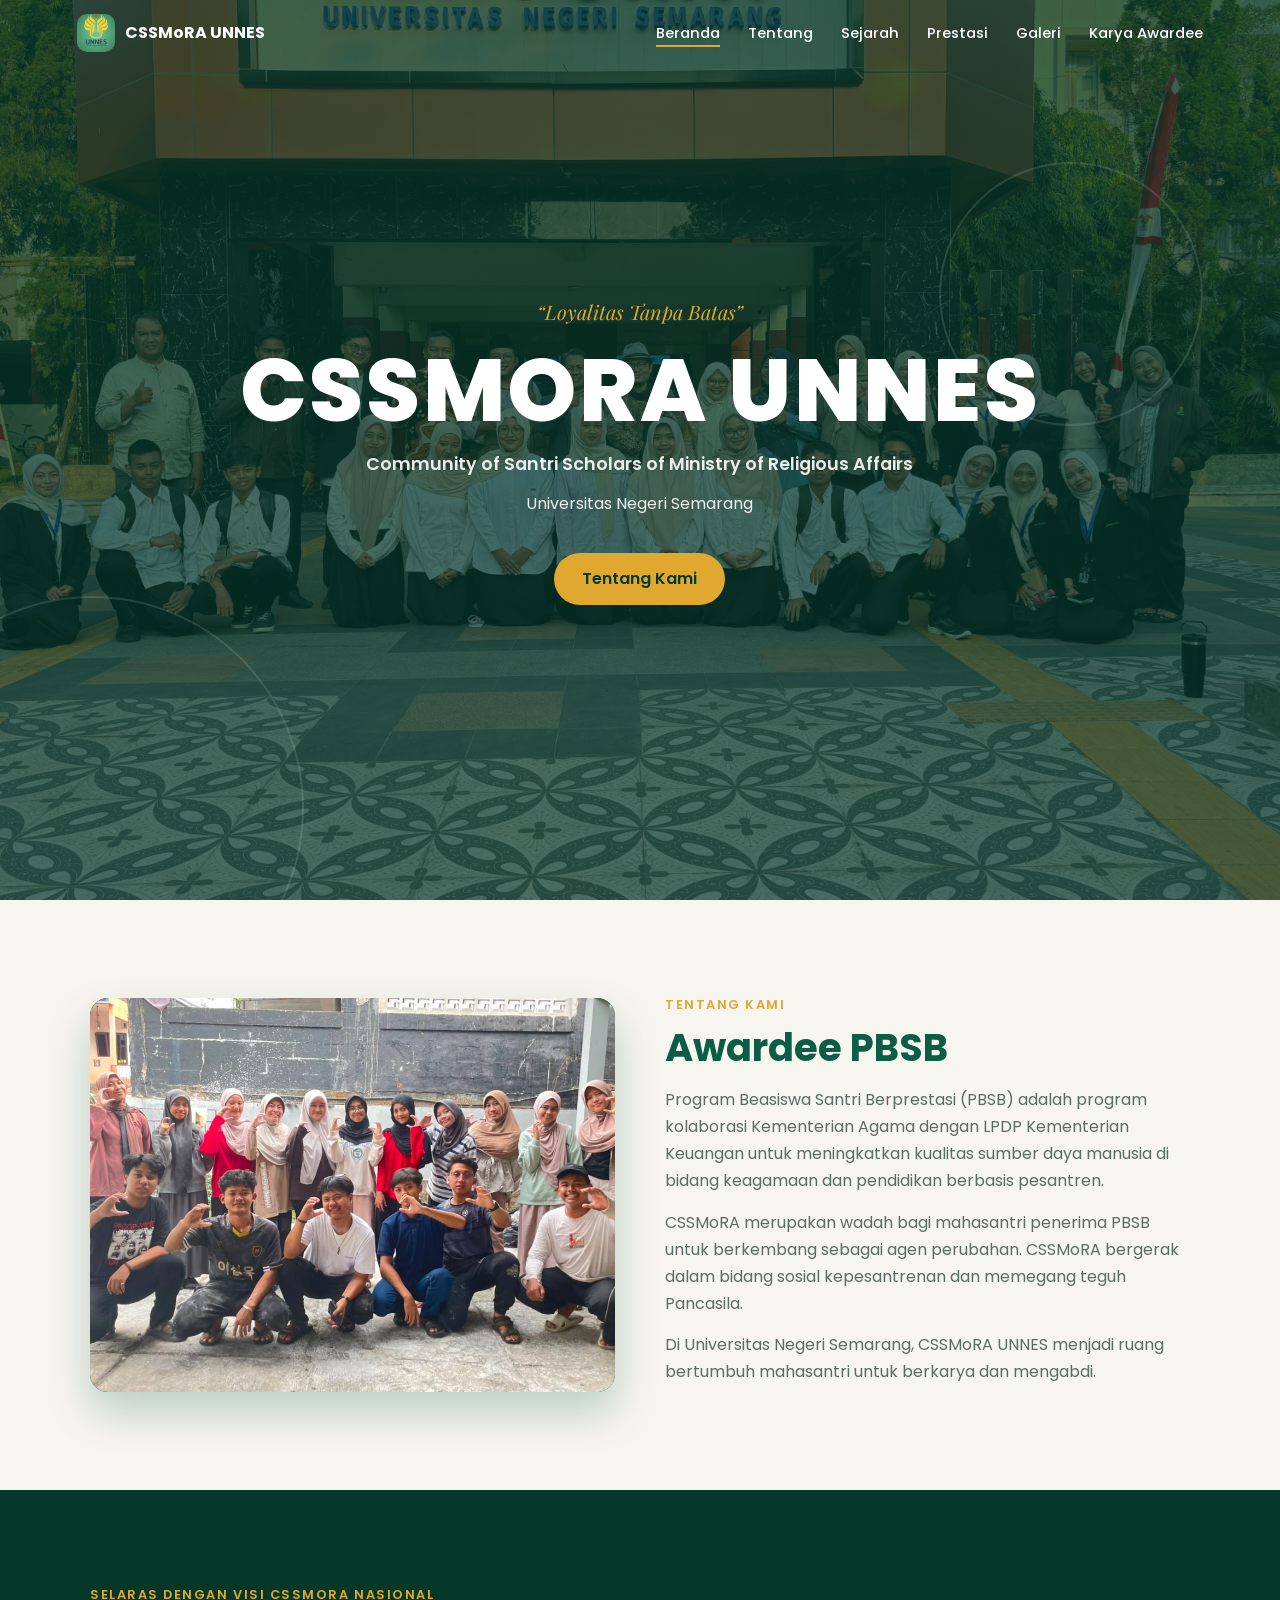
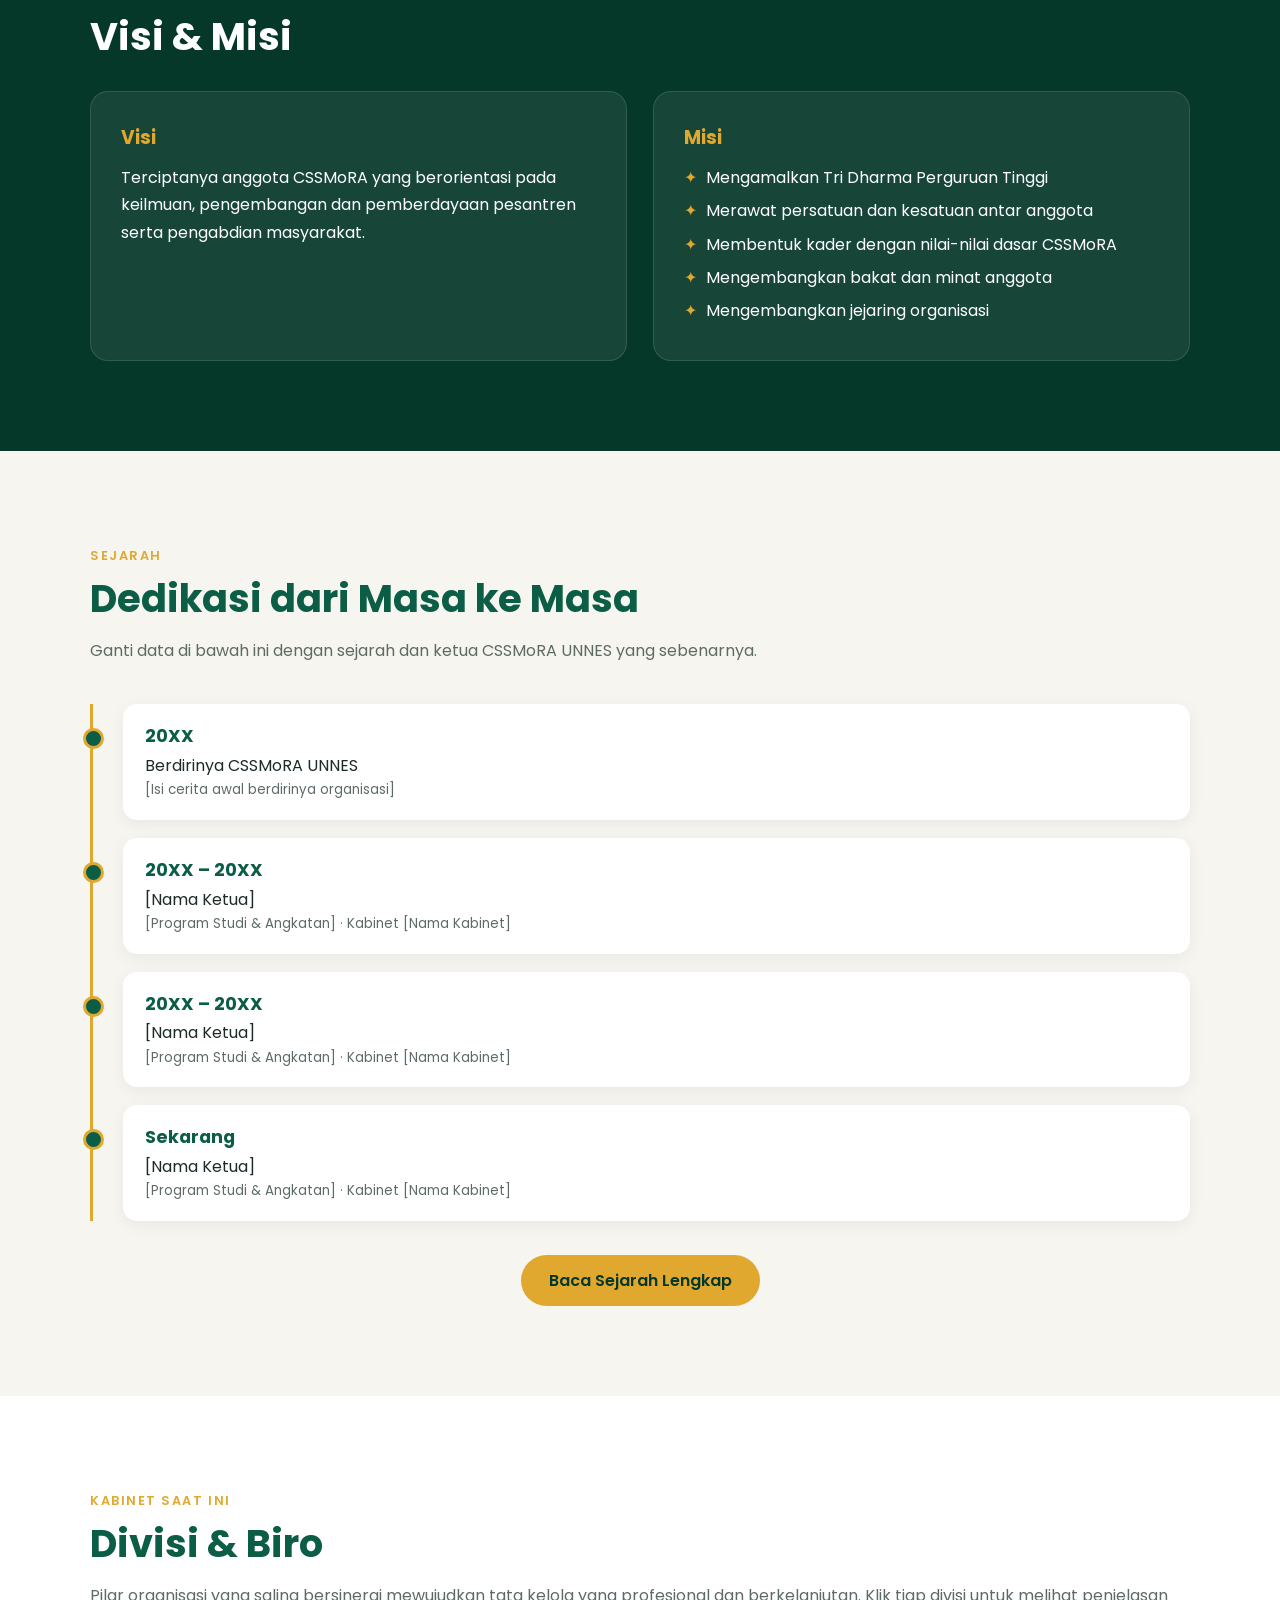
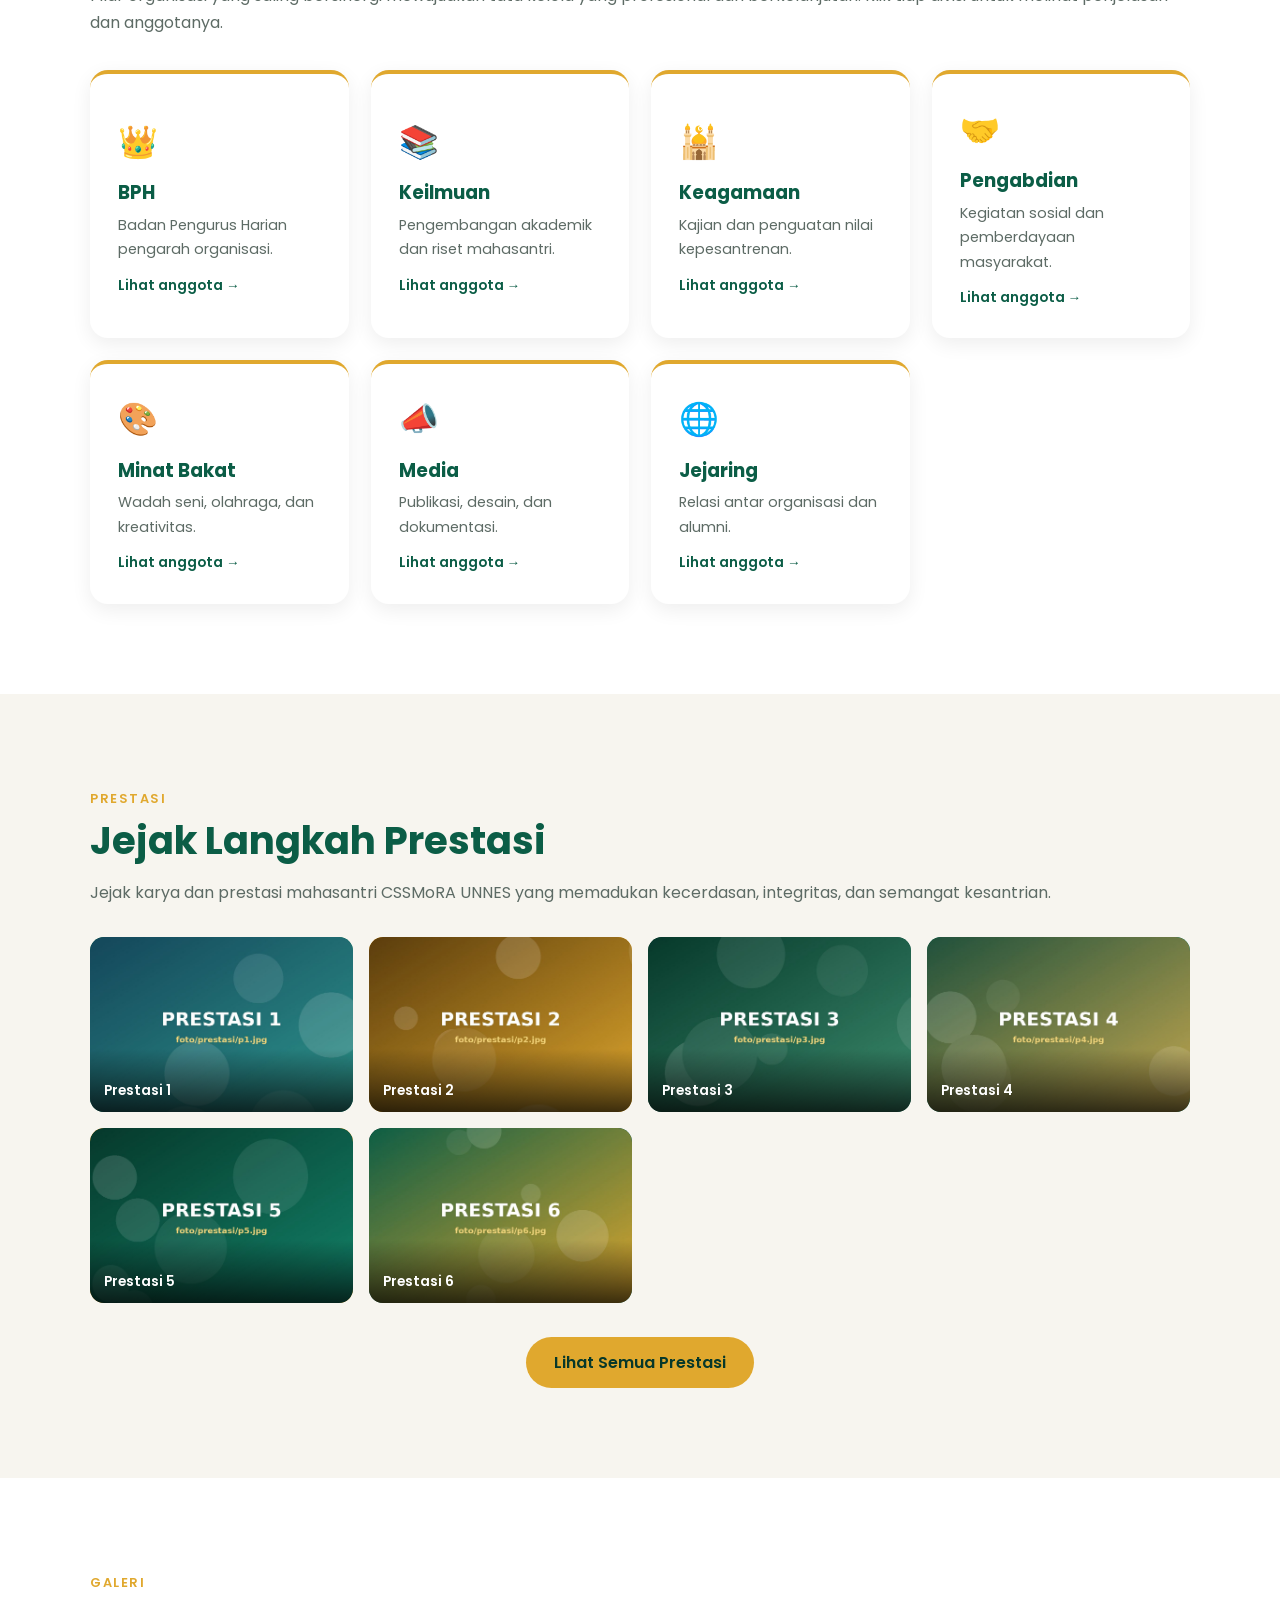
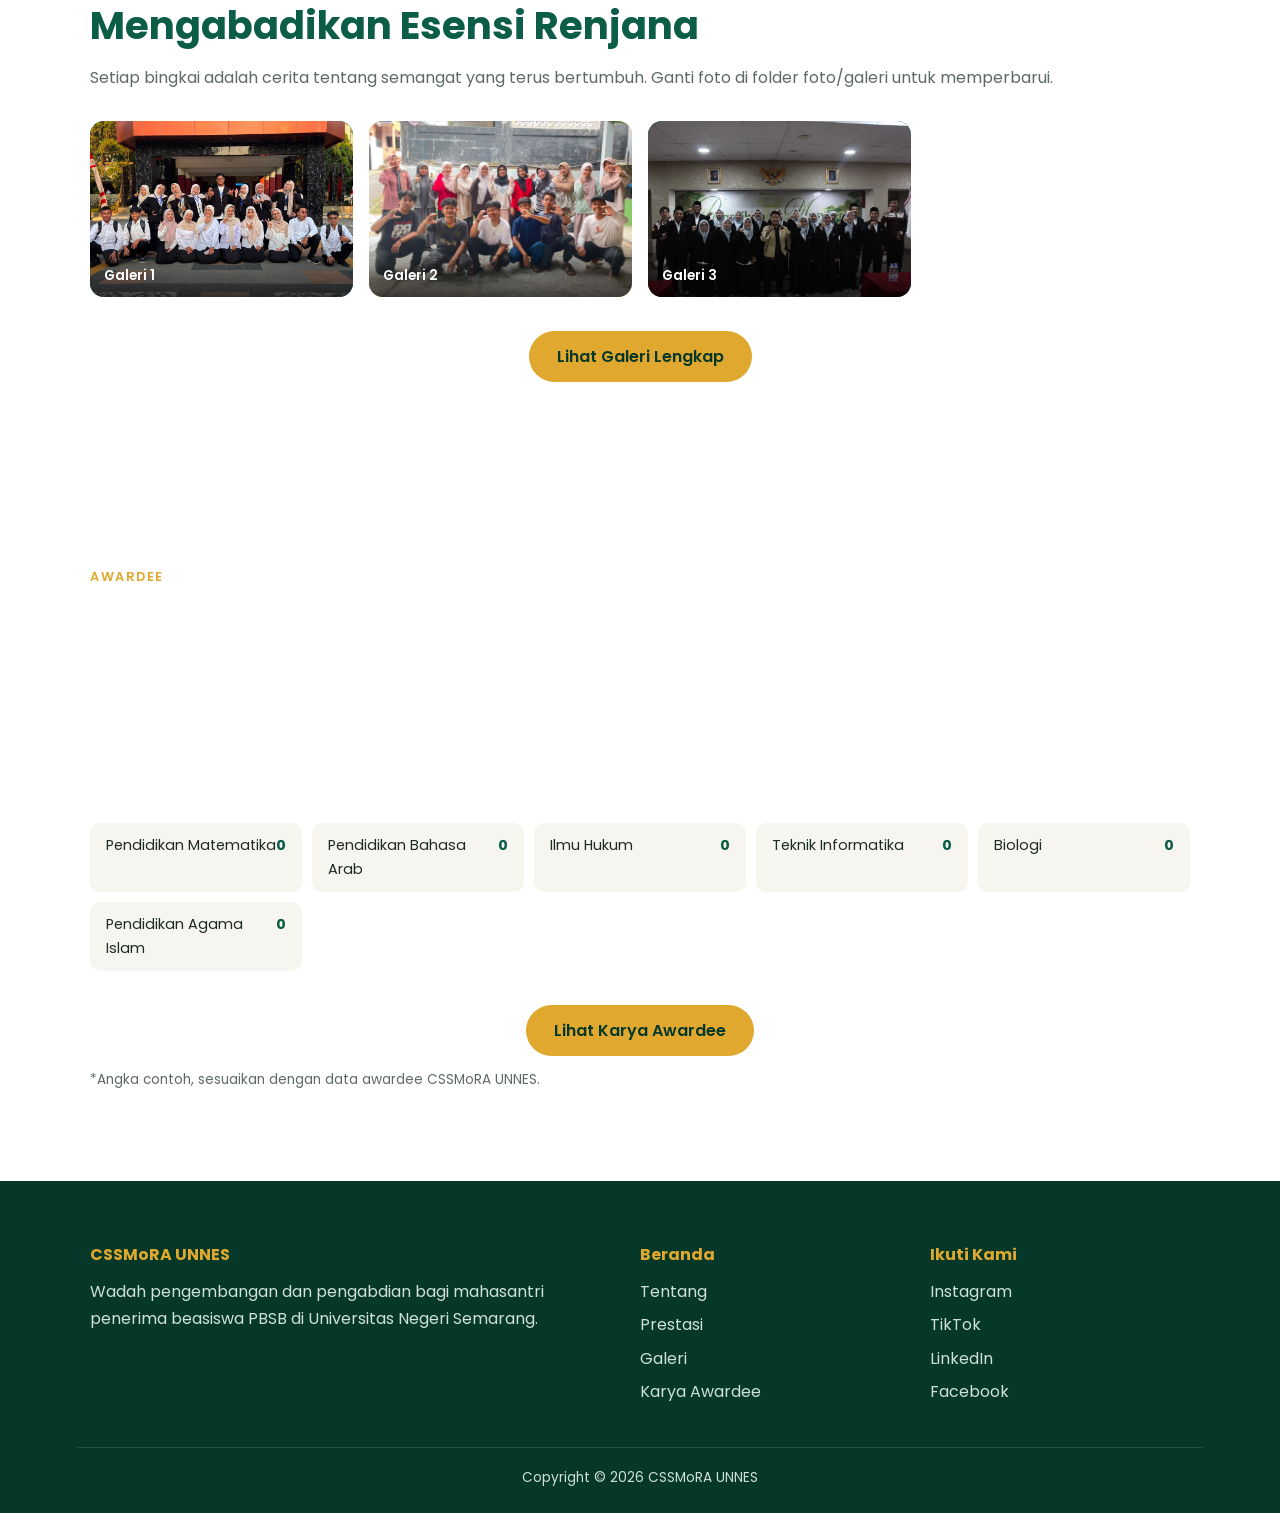
==== index.html @ 7f6f3bec "Add files via upload" ====
<!DOCTYPE html>
<html lang="id">
<head>
<meta charset="UTF-8">
<meta name="viewport" content="width=device-width, initial-scale=1">
<title>CSSMoRA UNNES — Community of Santri Scholars of Ministry of Religious Affairs</title>
<meta name="description" content="CSSMoRA UNNES adalah organisasi penerima beasiswa PBSB di Universitas Negeri Semarang.">
<link href="https://fonts.googleapis.com/css2?family=Poppins:wght@400;500;600;700;800&family=Playfair+Display:ital,wght@1,500&display=swap" rel="stylesheet">
<link rel="stylesheet" href="style.css">
</head>
<body>

<header id="nav">
  <a href="index.html" class="logo"><img src="foto/logo.png" alt="Logo CSSMoRA UNNES"> CSSMoRA UNNES</a>
  <button class="burger" id="burger" aria-label="Menu">☰</button>
  <nav id="menu">
    <ul>
      <li><a href="index.html">Beranda</a></li>
      <li><a href="index.html#about">Tentang</a></li>
      <li><a href="sejarah.html">Sejarah</a></li>
      <li><a href="prestasi.html">Prestasi</a></li>
      <li><a href="galeri.html">Galeri</a></li>
      <li><a href="karya.html">Karya Awardee</a></li>
    </ul>
  </nav>
</header>

<section id="home">
  <div class="hero-in">
    <div class="quote">“Loyalitas Tanpa Batas”</div>
    <h1>CSSMORA UNNES</h1>
    <p class="hero-sub">Community of Santri Scholars of Ministry of Religious Affairs</p>
    <p>Universitas Negeri Semarang</p>
    <a href="#about" class="btn">Tentang Kami</a>
  </div>
</section>

<section id="about">
  <div class="container grid2">
    <div class="ph rv"><img src="foto/tentang.jpg" alt="Foto CSSMoRA UNNES"></div>
    <div class="about rv">
      <span class="tag">Tentang Kami</span>
      <h2>Awardee PBSB</h2>
      <p>Program Beasiswa Santri Berprestasi (PBSB) adalah program kolaborasi Kementerian Agama dengan LPDP Kementerian Keuangan untuk meningkatkan kualitas sumber daya manusia di bidang keagamaan dan pendidikan berbasis pesantren.</p>
      <p>CSSMoRA merupakan wadah bagi mahasantri penerima PBSB untuk berkembang sebagai agen perubahan. CSSMoRA bergerak dalam bidang sosial kepesantrenan dan memegang teguh Pancasila.</p>
      <p>Di Universitas Negeri Semarang, CSSMoRA UNNES menjadi ruang bertumbuh mahasantri untuk berkarya dan mengabdi.</p>
    </div>
  </div>
</section>

<section id="visi-misi">
  <div class="container">
    <span class="tag">Selaras dengan Visi CSSMoRA Nasional</span>
    <h2 class="rv">Visi &amp; Misi</h2>
    <div class="vm rv">
      <div>
        <h3>Visi</h3>
        <p>Terciptanya anggota CSSMoRA yang berorientasi pada keilmuan, pengembangan dan pemberdayaan pesantren serta pengabdian masyarakat.</p>
      </div>
      <div>
        <h3>Misi</h3>
        <ul>
          <li>Mengamalkan Tri Dharma Perguruan Tinggi</li>
          <li>Merawat persatuan dan kesatuan antar anggota</li>
          <li>Membentuk kader dengan nilai-nilai dasar CSSMoRA</li>
          <li>Mengembangkan bakat dan minat anggota</li>
          <li>Mengembangkan jejaring organisasi</li>
        </ul>
      </div>
    </div>
  </div>
</section>

<section id="sejarah">
  <div class="container">
    <span class="tag">Sejarah</span>
    <h2 class="rv">Dedikasi dari Masa ke Masa</h2>
    <p class="rv" style="color:var(--muted)">Ganti data di bawah ini dengan sejarah dan ketua CSSMoRA UNNES yang sebenarnya.</p>
    <div class="timeline">
      <div class="tl rv"><b>20XX</b><br>Berdirinya CSSMoRA UNNES<small>[Isi cerita awal berdirinya organisasi]</small></div>
      <div class="tl rv"><b>20XX – 20XX</b><br>[Nama Ketua]<small>[Program Studi &amp; Angkatan] · Kabinet [Nama Kabinet]</small></div>
      <div class="tl rv"><b>20XX – 20XX</b><br>[Nama Ketua]<small>[Program Studi &amp; Angkatan] · Kabinet [Nama Kabinet]</small></div>
      <div class="tl rv"><b>Sekarang</b><br>[Nama Ketua]<small>[Program Studi &amp; Angkatan] · Kabinet [Nama Kabinet]</small></div>
    </div>
  
    <p class="center"><a class="btn" href="sejarah.html">Baca Sejarah Lengkap</a></p>
  </div>
</section>

<section id="divisi" style="background:#fff">
  <div class="container">
    <span class="tag">Kabinet Saat Ini</span>
    <h2 class="rv">Divisi &amp; Biro</h2>
    <p class="rv" style="color:var(--muted)">Pilar organisasi yang saling bersinergi mewujudkan tata kelola yang profesional dan berkelanjutan. Klik tiap divisi untuk melihat penjelasan dan anggotanya.</p>
    <div class="cards">
      <button class="card dv rv" data-d="bph"><div class="ic">👑</div><h3>BPH</h3><p>Badan Pengurus Harian pengarah organisasi.</p><span class="more">Lihat anggota →</span></button>
      <button class="card dv rv" data-d="keilmuan"><div class="ic">📚</div><h3>Keilmuan</h3><p>Pengembangan akademik dan riset mahasantri.</p><span class="more">Lihat anggota →</span></button>
      <button class="card dv rv" data-d="keagamaan"><div class="ic">🕌</div><h3>Keagamaan</h3><p>Kajian dan penguatan nilai kepesantrenan.</p><span class="more">Lihat anggota →</span></button>
      <button class="card dv rv" data-d="pengabdian"><div class="ic">🤝</div><h3>Pengabdian</h3><p>Kegiatan sosial dan pemberdayaan masyarakat.</p><span class="more">Lihat anggota →</span></button>
      <button class="card dv rv" data-d="minatbakat"><div class="ic">🎨</div><h3>Minat Bakat</h3><p>Wadah seni, olahraga, dan kreativitas.</p><span class="more">Lihat anggota →</span></button>
      <button class="card dv rv" data-d="media"><div class="ic">📣</div><h3>Media</h3><p>Publikasi, desain, dan dokumentasi.</p><span class="more">Lihat anggota →</span></button>
      <button class="card dv rv" data-d="jejaring"><div class="ic">🌐</div><h3>Jejaring</h3><p>Relasi antar organisasi dan alumni.</p><span class="more">Lihat anggota →</span></button>
    </div>
  </div>
</section>

<section id="prestasi">
  <div class="container">
    <span class="tag">Prestasi</span>
    <h2 class="rv">Jejak Langkah Prestasi</h2>
    <p class="rv" style="color:var(--muted)">Jejak karya dan prestasi mahasantri CSSMoRA UNNES yang memadukan kecerdasan, integritas, dan semangat kesantrian.</p>
    <div class="gal">
      <div class="rv"><img src="foto/prestasi/p1.jpg" alt="Prestasi 1" loading="lazy"><span class="cap">Prestasi 1</span></div><div class="rv"><img src="foto/prestasi/p2.jpg" alt="Prestasi 2" loading="lazy"><span class="cap">Prestasi 2</span></div><div class="rv"><img src="foto/prestasi/p3.jpg" alt="Prestasi 3" loading="lazy"><span class="cap">Prestasi 3</span></div>
      <div class="rv"><img src="foto/prestasi/p4.jpg" alt="Prestasi 4" loading="lazy"><span class="cap">Prestasi 4</span></div><div class="rv"><img src="foto/prestasi/p5.jpg" alt="Prestasi 5" loading="lazy"><span class="cap">Prestasi 5</span></div><div class="rv"><img src="foto/prestasi/p6.jpg" alt="Prestasi 6" loading="lazy"><span class="cap">Prestasi 6</span></div>
    </div>
    <p class="center"><a class="btn" href="prestasi.html">Lihat Semua Prestasi</a></p>
  </div>
</section>

<section id="gallery" style="background:#fff">
  <div class="container">
    <span class="tag">Galeri</span>
    <h2 class="rv">Mengabadikan Esensi Renjana</h2>
    <p class="rv" style="color:var(--muted)">Setiap bingkai adalah cerita tentang semangat yang terus bertumbuh. Ganti foto di folder foto/galeri untuk memperbarui.</p>
    <div class="gal">
      <div class="rv"><img src="foto/galeri/g1.jpg" alt="Galeri 1" loading="lazy"><span class="cap">Galeri 1</span></div><div class="rv"><img src="foto/galeri/g2.jpg" alt="Galeri 2" loading="lazy"><span class="cap">Galeri 2</span></div><div class="rv"><img src="foto/galeri/g3.jpg" alt="Galeri 3" loading="lazy"><span class="cap">Galeri 3</span></div>
    </div>
    <p class="center"><a class="btn" href="galeri.html">Lihat Galeri Lengkap</a></p>
  </div>
</section>

<section id="statistik">
  <div class="container">
    <span class="tag">Awardee</span>
    <h2 class="rv">Lintas Disiplin, Membawa Perubahan</h2>
    <div class="stats">
      <div class="stat rv"><b data-count="100">0</b>Mahasiswa Aktif</div>
      <div class="stat rv"><b data-count="150">0</b>Alumni</div>
      <div class="stat rv"><b data-count="30">0</b>Program &amp; Agenda</div>
    </div>
    <ul class="dept">
      <li>Pendidikan Matematika <b>0</b></li>
      <li>Pendidikan Bahasa Arab <b>0</b></li>
      <li>Ilmu Hukum <b>0</b></li>
      <li>Teknik Informatika <b>0</b></li>
      <li>Biologi <b>0</b></li>
      <li>Pendidikan Agama Islam <b>0</b></li>
    </ul>
    <p class="center"><a class="btn" href="karya.html">Lihat Karya Awardee</a></p>
    <p style="color:var(--muted);font-size:.85rem;margin-top:12px">*Angka contoh, sesuaikan dengan data awardee CSSMoRA UNNES.</p>
  </div>
</section>

<footer>
  <div class="foot">
    <div>
      <h4>CSSMoRA UNNES</h4>
      <p>Wadah pengembangan dan pengabdian bagi mahasantri penerima beasiswa PBSB di Universitas Negeri Semarang.</p>
    </div>
    <div>
      <h4>Beranda</h4>
      <ul><li><a href="index.html#about">Tentang</a></li><li><a href="prestasi.html">Prestasi</a></li><li><a href="galeri.html">Galeri</a></li><li><a href="karya.html">Karya Awardee</a></li></ul>
    </div>
    <div>
      <h4>Ikuti Kami</h4>
      <ul><li><a href="#">Instagram</a></li><li><a href="#">TikTok</a></li><li><a href="#">LinkedIn</a></li><li><a href="#">Facebook</a></li></ul>
    </div>
  </div>
  <div class="copy">Copyright © 2026 CSSMoRA UNNES</div>
</footer>

<div class="mdl" id="mdl" role="dialog" aria-modal="true" aria-labelledby="mdl-t"><div class="mdl-box"><button class="mdl-x" aria-label="Tutup">✕</button><div class="mdl-c"></div></div></div>
<script>
// ===== EDIT DATA DIVISI DI SINI (nama, program kerja, anggota & foto) =====
window.DIVISI=[
 {
  "id": "bph",
  "nama": "Badan Pengurus Harian",
  "sub": "Kabinet [Nama Kabinet]",
  "ic": "👑",
  "desc": "BPH memimpin dan mengarahkan seluruh kegiatan CSSMoRA UNNES serta menjaga sinergi antar divisi.",
  "proker": [
   "Rapat koordinasi dan evaluasi kabinet",
   "Penyusunan program kerja tahunan",
   "Pelantikan dan pembinaan pengurus"
  ],
  "anggota": [
   {
    "nama": "[Nama Ketua]",
    "jabatan": "Ketua",
    "foto": "foto/anggota/bph-1.jpg"
   },
   {
    "nama": "[Nama Wakil Ketua]",
    "jabatan": "Wakil Ketua",
    "foto": "foto/anggota/bph-2.jpg"
   },
   {
    "nama": "[Nama Sekretaris]",
    "jabatan": "Sekretaris",
    "foto": "foto/anggota/bph-3.jpg"
   },
   {
    "nama": "[Nama Bendahara]",
    "jabatan": "Bendahara",
    "foto": "foto/anggota/bph-4.jpg"
   }
  ]
 },
 {
  "id": "keilmuan",
  "nama": "Divisi Keilmuan",
  "sub": "Kabinet [Nama Kabinet]",
  "ic": "📚",
  "desc": "Mengembangkan kemampuan akademik dan riset mahasantri melalui pelatihan, lomba, dan diskusi ilmiah.",
  "proker": [
   "Pelatihan karya tulis ilmiah",
   "Pendampingan lomba dan PKM",
   "Diskusi keilmuan rutin"
  ],
  "anggota": [
   {
    "nama": "[Nama Kepala Divisi]",
    "jabatan": "Kepala Divisi",
    "foto": "foto/anggota/keilmuan-1.jpg"
   },
   {
    "nama": "[Nama Sekretaris Divisi]",
    "jabatan": "Sekretaris Divisi",
    "foto": "foto/anggota/keilmuan-2.jpg"
   },
   {
    "nama": "[Nama Anggota]",
    "jabatan": "Anggota",
    "foto": "foto/anggota/keilmuan-3.jpg"
   },
   {
    "nama": "[Nama Anggota]",
    "jabatan": "Anggota",
    "foto": "foto/anggota/keilmuan-4.jpg"
   }
  ]
 },
 {
  "id": "keagamaan",
  "nama": "Divisi Keagamaan",
  "sub": "Kabinet [Nama Kabinet]",
  "ic": "🕌",
  "desc": "Menjaga dan menguatkan nilai kepesantrenan lewat kajian dan kegiatan ibadah bersama.",
  "proker": [
   "Kajian kitab rutin",
   "Peringatan hari besar Islam",
   "Mentoring keagamaan"
  ],
  "anggota": [
   {
    "nama": "[Nama Kepala Divisi]",
    "jabatan": "Kepala Divisi",
    "foto": "foto/anggota/keagamaan-1.jpg"
   },
   {
    "nama": "[Nama Sekretaris Divisi]",
    "jabatan": "Sekretaris Divisi",
    "foto": "foto/anggota/keagamaan-2.jpg"
   },
   {
    "nama": "[Nama Anggota]",
    "jabatan": "Anggota",
    "foto": "foto/anggota/keagamaan-3.jpg"
   },
   {
    "nama": "[Nama Anggota]",
    "jabatan": "Anggota",
    "foto": "foto/anggota/keagamaan-4.jpg"
   }
  ]
 },
 {
  "id": "pengabdian",
  "nama": "Divisi Pengabdian Masyarakat",
  "sub": "Kabinet [Nama Kabinet]",
  "ic": "🤝",
  "desc": "Menggerakkan kegiatan sosial dan pemberdayaan masyarakat serta pesantren.",
  "proker": [
   "Bakti sosial",
   "Pengajaran di pesantren dan sekolah",
   "Kegiatan peduli lingkungan"
  ],
  "anggota": [
   {
    "nama": "[Nama Kepala Divisi]",
    "jabatan": "Kepala Divisi",
    "foto": "foto/anggota/pengabdian-1.jpg"
   },
   {
    "nama": "[Nama Sekretaris Divisi]",
    "jabatan": "Sekretaris Divisi",
    "foto": "foto/anggota/pengabdian-2.jpg"
   },
   {
    "nama": "[Nama Anggota]",
    "jabatan": "Anggota",
    "foto": "foto/anggota/pengabdian-3.jpg"
   },
   {
    "nama": "[Nama Anggota]",
    "jabatan": "Anggota",
    "foto": "foto/anggota/pengabdian-4.jpg"
   }
  ]
 },
 {
  "id": "minatbakat",
  "nama": "Divisi Minat dan Bakat",
  "sub": "Kabinet [Nama Kabinet]",
  "ic": "🎨",
  "desc": "Menjadi wadah pengembangan bakat dan minat di bidang seni, olahraga, dan kreativitas.",
  "proker": [
   "Turnamen olahraga antar angkatan",
   "Pentas seni",
   "Pelatihan keterampilan"
  ],
  "anggota": [
   {
    "nama": "[Nama Kepala Divisi]",
    "jabatan": "Kepala Divisi",
    "foto": "foto/anggota/minatbakat-1.jpg"
   },
   {
    "nama": "[Nama Sekretaris Divisi]",
    "jabatan": "Sekretaris Divisi",
    "foto": "foto/anggota/minatbakat-2.jpg"
   },
   {
    "nama": "[Nama Anggota]",
    "jabatan": "Anggota",
    "foto": "foto/anggota/minatbakat-3.jpg"
   },
   {
    "nama": "[Nama Anggota]",
    "jabatan": "Anggota",
    "foto": "foto/anggota/minatbakat-4.jpg"
   }
  ]
 },
 {
  "id": "media",
  "nama": "Divisi Media dan Informasi",
  "sub": "Kabinet [Nama Kabinet]",
  "ic": "📣",
  "desc": "Mengelola publikasi, desain, dan dokumentasi seluruh kegiatan organisasi.",
  "proker": [
   "Konten media sosial",
   "Dokumentasi foto dan video",
   "Desain publikasi kegiatan"
  ],
  "anggota": [
   {
    "nama": "[Nama Kepala Divisi]",
    "jabatan": "Kepala Divisi",
    "foto": "foto/anggota/media-1.jpg"
   },
   {
    "nama": "[Nama Sekretaris Divisi]",
    "jabatan": "Sekretaris Divisi",
    "foto": "foto/anggota/media-2.jpg"
   },
   {
    "nama": "[Nama Anggota]",
    "jabatan": "Anggota",
    "foto": "foto/anggota/media-3.jpg"
   },
   {
    "nama": "[Nama Anggota]",
    "jabatan": "Anggota",
    "foto": "foto/anggota/media-4.jpg"
   }
  ]
 },
 {
  "id": "jejaring",
  "nama": "Divisi Jejaring dan Kemitraan",
  "sub": "Kabinet [Nama Kabinet]",
  "ic": "🌐",
  "desc": "Membangun relasi dengan CSSMoRA daerah lain, alumni, dan lembaga mitra.",
  "proker": [
   "Silaturahmi antar CSSMoRA",
   "Kerja sama dengan alumni",
   "Kunjungan dan studi banding"
  ],
  "anggota": [
   {
    "nama": "[Nama Kepala Divisi]",
    "jabatan": "Kepala Divisi",
    "foto": "foto/anggota/jejaring-1.jpg"
   },
   {
    "nama": "[Nama Sekretaris Divisi]",
    "jabatan": "Sekretaris Divisi",
    "foto": "foto/anggota/jejaring-2.jpg"
   },
   {
    "nama": "[Nama Anggota]",
    "jabatan": "Anggota",
    "foto": "foto/anggota/jejaring-3.jpg"
   },
   {
    "nama": "[Nama Anggota]",
    "jabatan": "Anggota",
    "foto": "foto/anggota/jejaring-4.jpg"
   }
  ]
 }
];
</script>
<script src="script.js"></script>
</body>
</html>
---- style.css ----
:root{--green:#0b5d46;--green-d:#06382a;--gold:#e0a82e;--bg:#f7f5ef;--text:#1d2b26;--muted:#5d6b65;--card:#fff;--radius:18px}
*{box-sizing:border-box;margin:0;padding:0}
html{scroll-behavior:smooth;scroll-padding-top:70px}
body{font-family:'Poppins',sans-serif;background:var(--bg);color:var(--text);line-height:1.7}
a{color:inherit;text-decoration:none}
ul{list-style:none}
section{padding:90px 6%}
.container{max-width:1100px;margin:auto}
h2{font-size:clamp(1.6rem,4vw,2.4rem);color:var(--green);margin-bottom:14px;line-height:1.25}
.tag{display:inline-block;font-size:.8rem;font-weight:600;letter-spacing:.12em;text-transform:uppercase;color:var(--gold);margin-bottom:8px}
.btn{display:inline-block;padding:12px 28px;border-radius:50px;background:var(--gold);color:var(--green-d);font-weight:600;transition:.3s}
.btn:hover{transform:translateY(-3px);box-shadow:0 8px 20px rgba(224,168,46,.45)}

/* NAVBAR */
header{position:fixed;inset:0 0 auto 0;z-index:50;display:flex;justify-content:space-between;align-items:center;padding:14px 6%;transition:.3s}
header.scrolled{background:rgba(6,56,42,.95);backdrop-filter:blur(8px);box-shadow:0 2px 14px rgba(0,0,0,.2)}
.logo{display:flex;align-items:center;gap:10px;color:#fff;font-weight:700}
.logo span{display:grid;place-items:center;width:38px;height:38px;border-radius:10px;background:var(--gold);color:var(--green-d);font-weight:800}
nav ul{display:flex;gap:28px}
nav a{color:#fff;font-size:.92rem;font-weight:500;position:relative}
nav a::after{content:"";position:absolute;left:0;bottom:-4px;width:0;height:2px;background:var(--gold);transition:.3s}
nav a:hover::after,nav a.active::after{width:100%}
.burger{display:none;background:none;border:0;color:#fff;font-size:1.8rem;cursor:pointer}

/* HERO */
#home{min-height:100vh;display:flex;align-items:center;text-align:center;color:#fff;position:relative;overflow:hidden;
background:radial-gradient(circle at 80% 20%,rgba(224,168,46,.25),transparent 40%),linear-gradient(135deg,var(--green-d),var(--green))}
#home::before,#home::after{content:"";position:absolute;border-radius:50%;border:2px solid rgba(255,255,255,.12);animation:float 9s ease-in-out infinite}
#home::before{width:420px;height:420px;left:-120px;bottom:-120px}
#home::after{width:260px;height:260px;right:6%;top:18%;animation-delay:-4s}
@keyframes float{50%{transform:translateY(-26px)}}
.hero-in{position:relative;z-index:1;max-width:820px;margin:auto}
.quote{font-family:'Playfair Display',serif;font-style:italic;color:var(--gold);font-size:1.25rem;margin-bottom:14px}
#home h1{font-size:clamp(2.6rem,9vw,5.5rem);font-weight:800;letter-spacing:.03em;line-height:1.1}
#home p{opacity:.9;margin:10px 0}
.hero-sub{font-weight:600;font-size:1.1rem}
.hero-in .btn{margin-top:26px}

/* ABOUT */
.grid2{display:grid;grid-template-columns:1fr 1fr;gap:50px;align-items:center}
.ph{aspect-ratio:3/4;border-radius:var(--radius);background:linear-gradient(135deg,var(--green),#13836a);display:grid;place-items:center;color:rgba(255,255,255,.8);font-size:.9rem;box-shadow:0 20px 40px rgba(11,93,70,.25)}
.about p{color:var(--muted);margin-bottom:14px}

/* VISI MISI */
#visi-misi{background:var(--green-d);color:#fff}
#visi-misi h2{color:#fff}
.vm{display:grid;grid-template-columns:1fr 1fr;gap:26px;margin-top:30px}
.vm div{background:rgba(255,255,255,.07);border:1px solid rgba(255,255,255,.12);padding:30px;border-radius:var(--radius)}
.vm h3{color:var(--gold);margin-bottom:10px}
.vm li{padding-left:22px;position:relative;margin-bottom:6px}
.vm li::before{content:"✦";position:absolute;left:0;color:var(--gold)}

/* TIMELINE */
.timeline{position:relative;margin-top:40px;padding-left:30px;border-left:3px solid var(--gold)}
.tl{position:relative;background:var(--card);padding:18px 22px;border-radius:14px;margin-bottom:18px;box-shadow:0 4px 16px rgba(0,0,0,.06)}
.tl::before{content:"";position:absolute;left:-40px;top:24px;width:15px;height:15px;border-radius:50%;background:var(--green);border:3px solid var(--gold)}
.tl b{color:var(--green);font-size:1.1rem}
.tl small{display:block;color:var(--muted)}

/* DIVISI */
.cards{display:grid;grid-template-columns:repeat(auto-fit,minmax(230px,1fr));gap:22px;margin-top:34px}
.card{background:var(--card);padding:28px;border-radius:var(--radius);box-shadow:0 6px 20px rgba(0,0,0,.07);transition:.3s;border-top:4px solid var(--gold)}
.card:hover{transform:translateY(-8px)}
.card .ic{font-size:2rem}
.card h3{margin:8px 0 4px;color:var(--green)}
.card p{font-size:.9rem;color:var(--muted)}

/* GALERI / PRESTASI */
.gal{display:grid;grid-template-columns:repeat(auto-fill,minmax(240px,1fr));gap:16px;margin-top:30px}
.gal div{aspect-ratio:3/2;border-radius:14px;display:grid;place-items:center;color:#fff;font-weight:600;transition:.3s;cursor:pointer}
.gal div:hover{transform:scale(1.04)}
.gal div:nth-child(3n+1){background:linear-gradient(135deg,var(--green),#13836a)}
.gal div:nth-child(3n+2){background:linear-gradient(135deg,#b8801a,var(--gold))}
.gal div:nth-child(3n){background:linear-gradient(135deg,var(--green-d),#2a7d68)}

/* STATISTIK */
#statistik{background:#fff}
.stats{display:flex;gap:30px;flex-wrap:wrap;margin:26px 0}
.stat{flex:1;min-width:180px;text-align:center;padding:26px;border-radius:var(--radius);background:var(--bg)}
.stat b{display:block;font-size:3rem;color:var(--green);line-height:1}
.dept{display:grid;grid-template-columns:repeat(auto-fill,minmax(210px,1fr));gap:10px;margin-top:20px}
.dept li{display:flex;justify-content:space-between;background:var(--bg);padding:10px 16px;border-radius:10px;font-size:.9rem}
.dept li b{color:var(--green)}

/* FOOTER */
footer{background:var(--green-d);color:#cfe0da;padding:60px 6% 24px}
.foot{display:grid;grid-template-columns:2fr 1fr 1fr;gap:30px;max-width:1100px;margin:auto}
footer h4{color:var(--gold);margin-bottom:10px}
footer li{margin-bottom:6px}
footer a:hover{color:var(--gold)}
.copy{text-align:center;margin-top:36px;padding-top:18px;border-top:1px solid rgba(255,255,255,.12);font-size:.85rem}

/* REVEAL */
.rv{opacity:0;transform:translateY(34px);transition:.8s}
.rv.show{opacity:1;transform:none}

@media(max-width:820px){
 .burger{display:block}
 nav{position:fixed;top:0;right:-100%;width:70%;height:100vh;background:var(--green-d);padding:90px 30px;transition:.4s}
 nav.open{right:0}
 nav ul{flex-direction:column}
 .grid2,.vm,.foot{grid-template-columns:1fr}
 section{padding:70px 6%}
}

/* ===== HALAMAN TAMBAHAN ===== */
.sub{padding:150px 6% 70px;text-align:center;color:#fff;background:radial-gradient(circle at 85% 10%,rgba(224,168,46,.25),transparent 40%),linear-gradient(135deg,var(--green-d),var(--green))}
.sub h1{font-size:clamp(2rem,6vw,3.4rem)}
.sub p{opacity:.85;max-width:620px;margin:10px auto 0}
.filters{display:flex;gap:10px;flex-wrap:wrap;justify-content:center;margin-bottom:34px}
.flt{border:2px solid var(--green);background:none;color:var(--green);padding:8px 20px;border-radius:50px;font:inherit;font-weight:600;cursor:pointer;transition:.3s}
.flt.on,.flt:hover{background:var(--green);color:#fff}
.hide{display:none!important}
.badge{display:inline-block;background:var(--gold);color:var(--green-d);font-size:.75rem;font-weight:700;padding:3px 12px;border-radius:50px;margin-right:6px}
.badge.alt{background:var(--green);color:#fff}
.card small{display:block;margin-top:10px;color:var(--green);font-weight:600}
.card .btn{margin-top:14px;padding:8px 22px;font-size:.85rem}
.gal .gi{padding:14px;text-align:center;overflow:hidden}
.gal .gi img{width:100%;height:100%;object-fit:cover;border-radius:14px}
.center{text-align:center;margin-top:34px}
.lb{position:fixed;inset:0;background:rgba(0,0,0,.88);display:none;place-items:center;z-index:100;padding:20px;cursor:zoom-out}
.lb.on{display:grid}
.lb div{width:min(90vw,720px);aspect-ratio:4/3;border-radius:16px;background:linear-gradient(135deg,var(--green),#13836a);color:#fff;display:grid;place-items:center;font-weight:600;overflow:hidden}
.lb img{width:100%;height:100%;object-fit:contain}

/* ===== FOTO ===== */
.logo img{height:38px;width:38px;border-radius:10px;object-fit:cover}
#home{background:linear-gradient(rgba(6,56,42,.78),rgba(6,56,42,.7)),url('foto/hero.jpg') center/cover no-repeat}
.ph{overflow:hidden;aspect-ratio:4/3}
.ph img,.gal div img{width:100%;height:100%;object-fit:cover;display:block;border-radius:inherit}
.gal div{position:relative;overflow:hidden;padding:0}
.gal .gi{padding:0;background:var(--green-d)}
.gal div img{transition:transform .5s}
.gal div:hover img{transform:scale(1.08)}
.cap{position:absolute;left:0;right:0;bottom:0;padding:30px 14px 10px;background:linear-gradient(transparent,rgba(0,0,0,.72));color:#fff;font-size:.85rem;font-weight:600;text-align:left}
.lb div{position:relative}
.card.has-img{padding:0;overflow:hidden;border-top:0}
.thumb{aspect-ratio:3/2;overflow:hidden;background:var(--green-d);border-bottom:4px solid var(--gold)}
.thumb img{width:100%;height:100%;object-fit:cover;display:block;transition:transform .5s}
.card.has-img:hover .thumb img{transform:scale(1.07)}
.card .body{padding:22px 26px 26px}
.card .body h3{margin-top:12px}

/* ===== DIVISI KLIK + MODAL ===== */
.dv{width:100%;text-align:left;font:inherit;color:inherit;cursor:pointer;border:0;border-top:4px solid var(--gold)}
.dv:focus-visible{outline:3px solid var(--green);outline-offset:3px}
.dv .more{display:inline-block;margin-top:12px;font-size:.85rem;font-weight:600;color:var(--green)}
.dv:hover .more{color:#b8801a}
.mdl{position:fixed;inset:0;background:rgba(6,30,22,.82);display:none;align-items:center;justify-content:center;z-index:100;padding:16px}
.mdl.on{display:flex}
.mdl-box{position:relative;background:var(--bg);width:min(900px,100%);max-height:90vh;overflow:auto;border-radius:20px;animation:pop .3s}
@keyframes pop{from{opacity:0;transform:translateY(24px) scale(.97)}}
.mdl-head{display:flex;gap:16px;align-items:center;padding:30px 70px 24px 30px;color:#fff;background:linear-gradient(135deg,var(--green-d),var(--green))}
.mdl-head .ic{font-size:2.6rem}
.mdl-head h3{font-size:1.5rem;line-height:1.2}
.mdl-head small{color:var(--gold);font-weight:600}
.mdl-x{position:absolute;top:14px;right:14px;z-index:2;width:38px;height:38px;border-radius:50%;border:0;background:rgba(255,255,255,.22);color:#fff;font-size:1.1rem;cursor:pointer}
.mdl-x:hover{background:var(--gold);color:var(--green-d)}
.mdl-body{padding:10px 30px 32px}
.mdl-body h4{color:var(--green);margin:22px 0 8px}
.mdl-body p{color:var(--muted)}
.mdl-body ul{list-style:disc;padding-left:20px;color:var(--muted)}
.mem{display:grid;grid-template-columns:repeat(auto-fill,minmax(150px,1fr));gap:18px}
.mem figure{text-align:center}
.mem img{width:100%;aspect-ratio:3/4;object-fit:cover;border-radius:18px;border:3px solid var(--gold);display:block}
.mem b{display:block;font-size:.9rem;margin-top:8px;line-height:1.3}
.mem span{font-size:.78rem;color:var(--muted)}
@media(max-width:520px){.mdl-head{padding:24px 60px 20px 20px}.mdl-body{padding:6px 20px 26px}.mem{grid-template-columns:repeat(2,1fr)}}
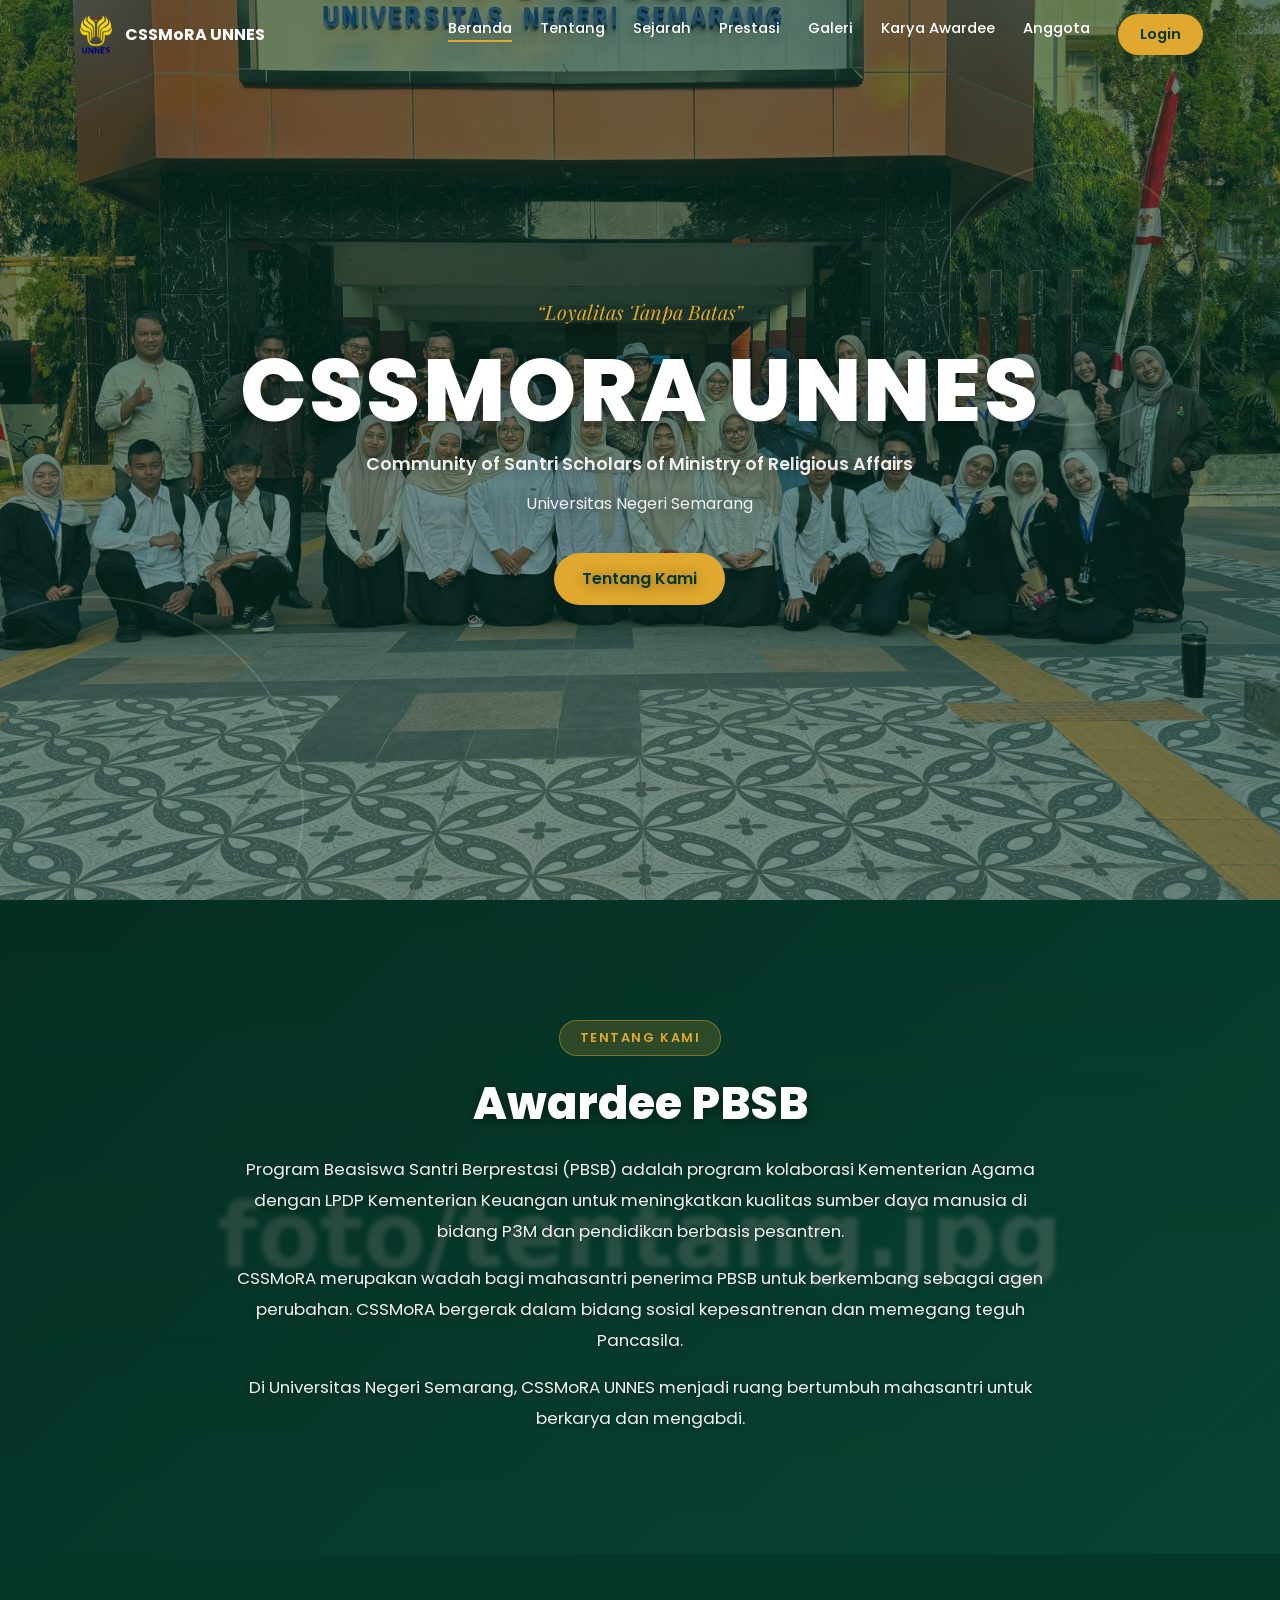
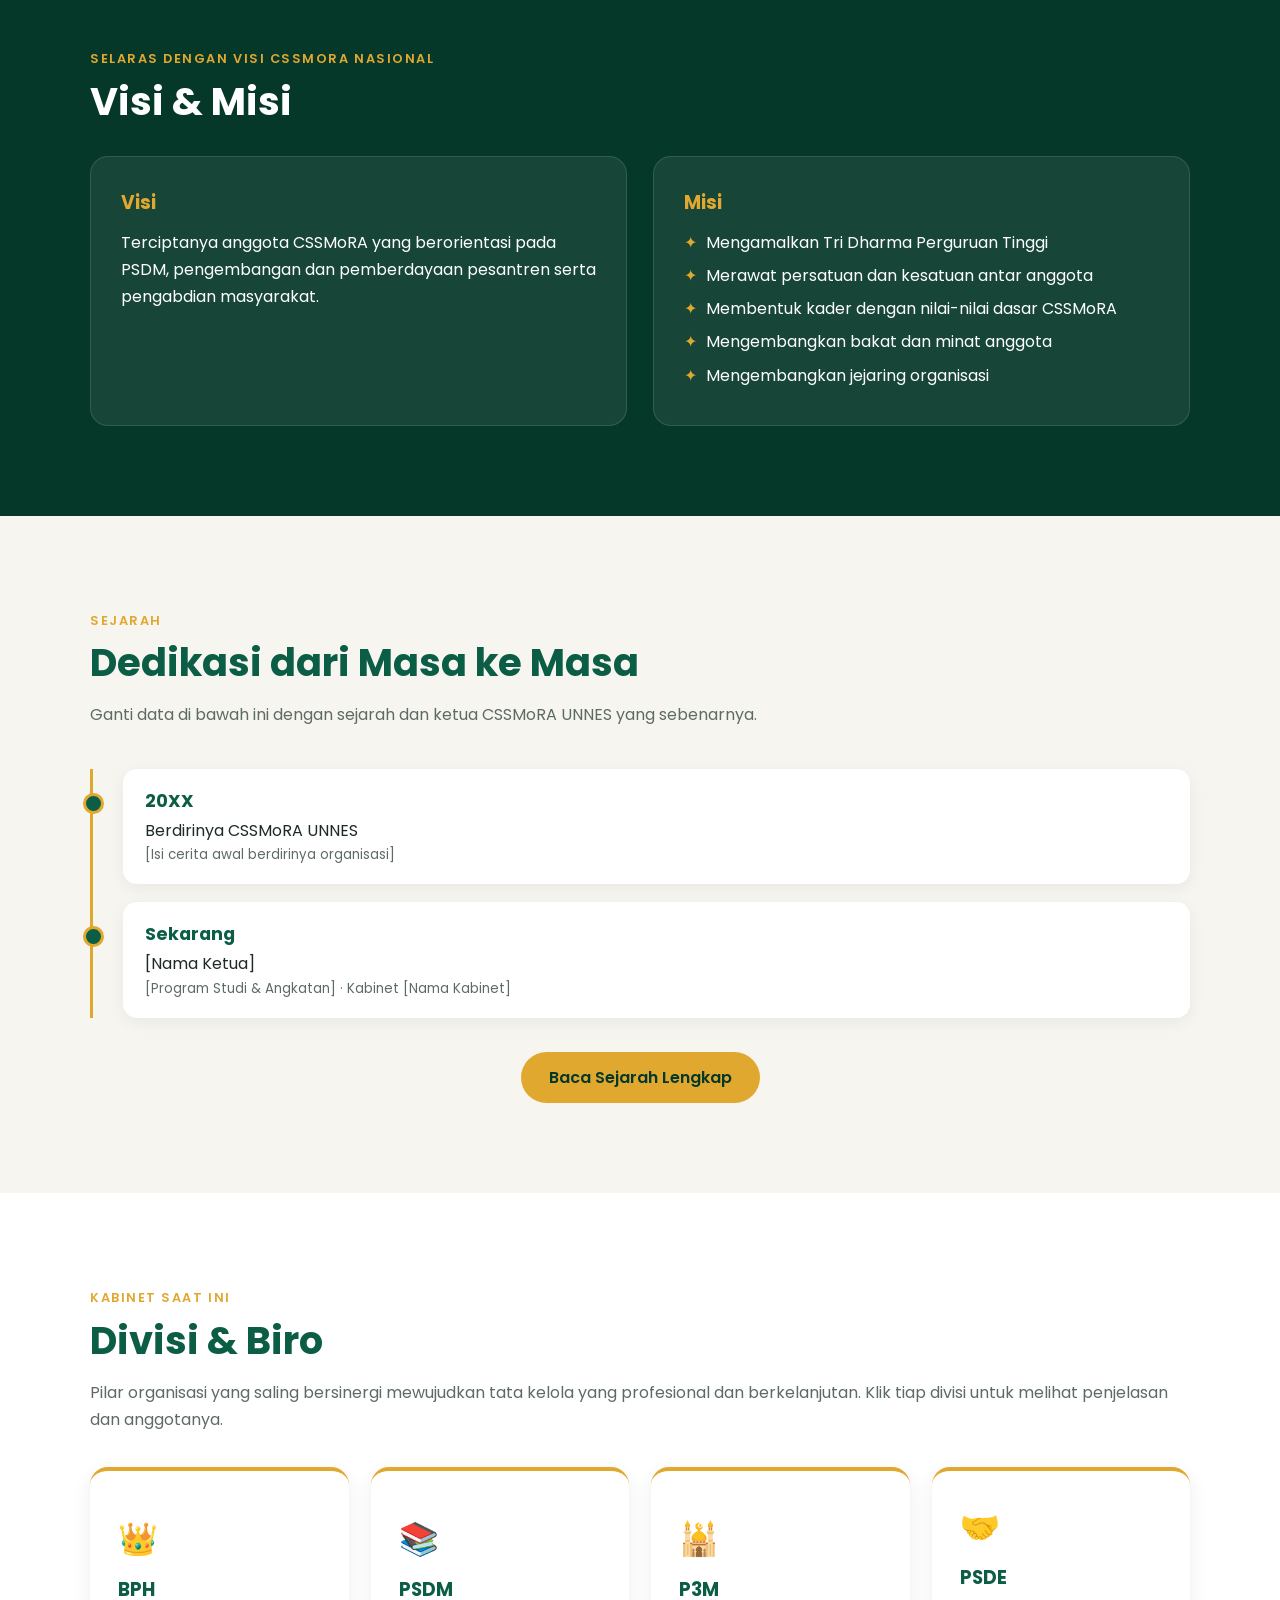
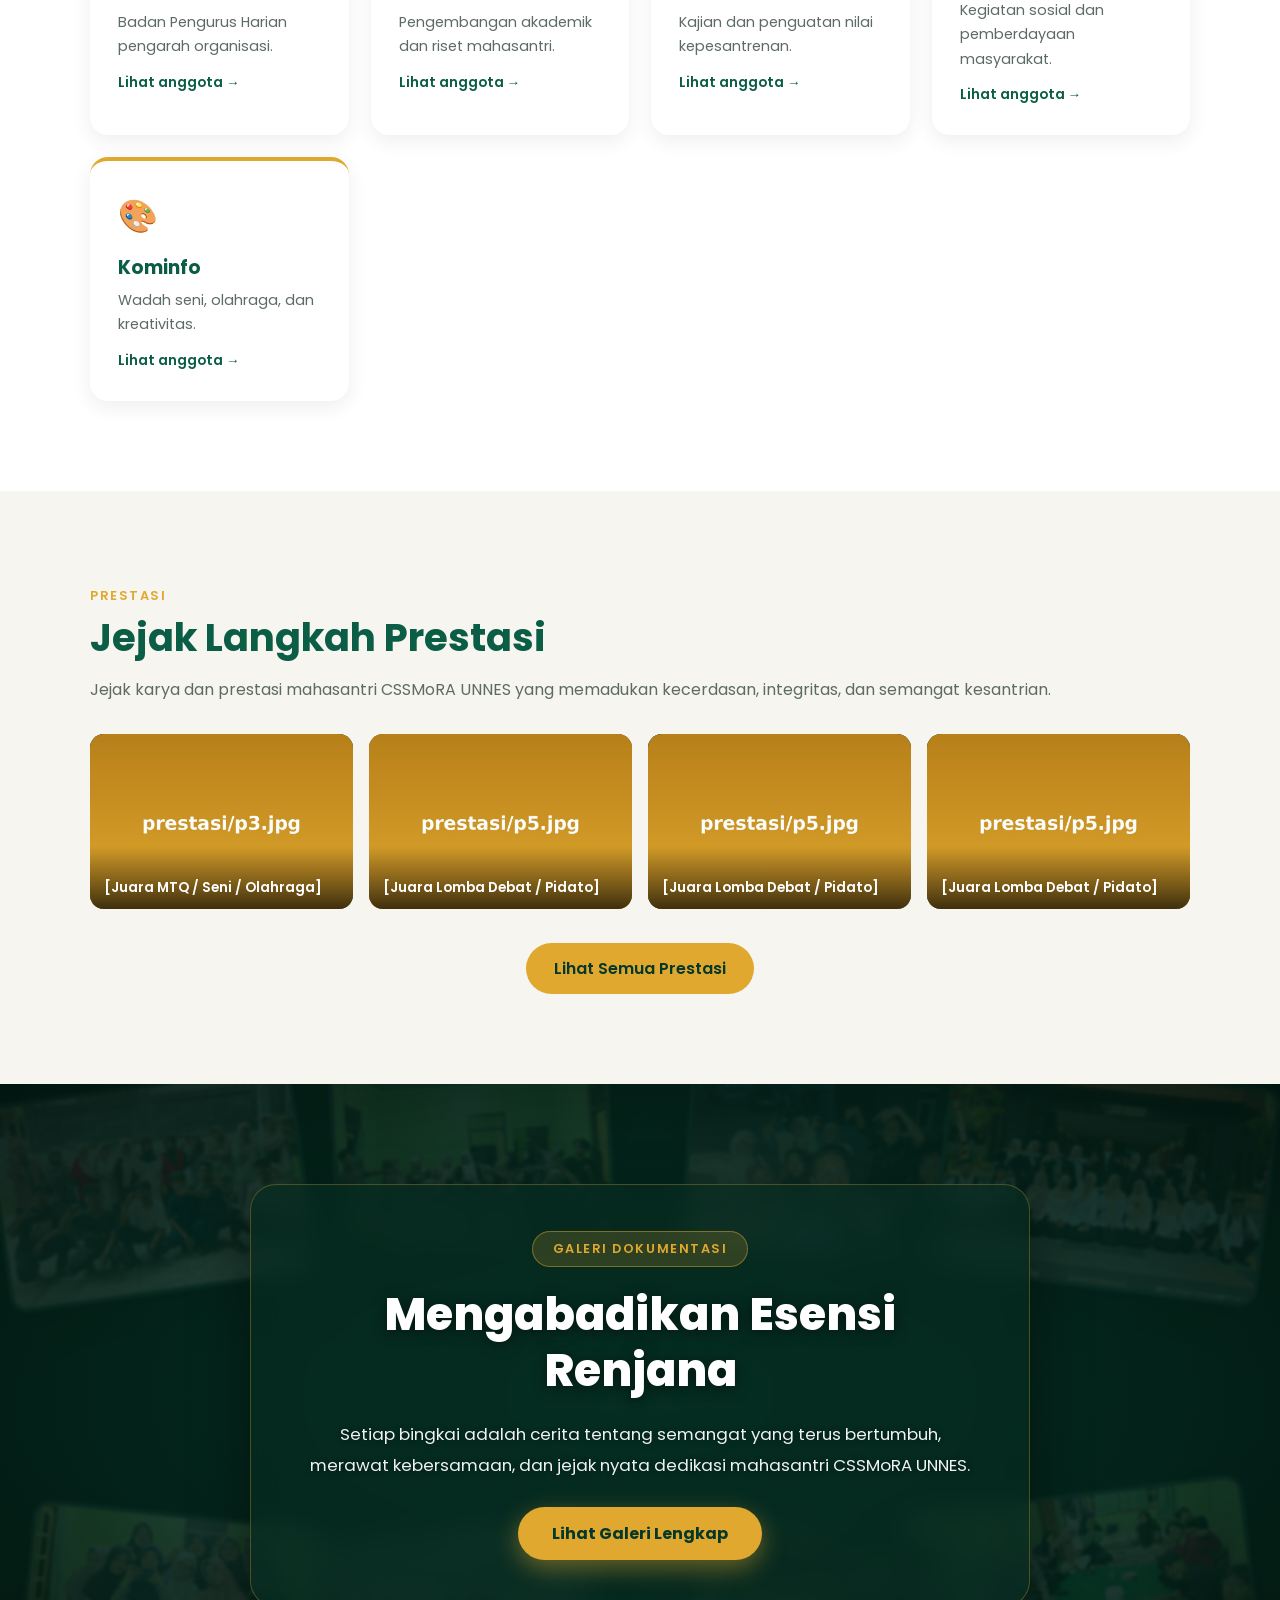
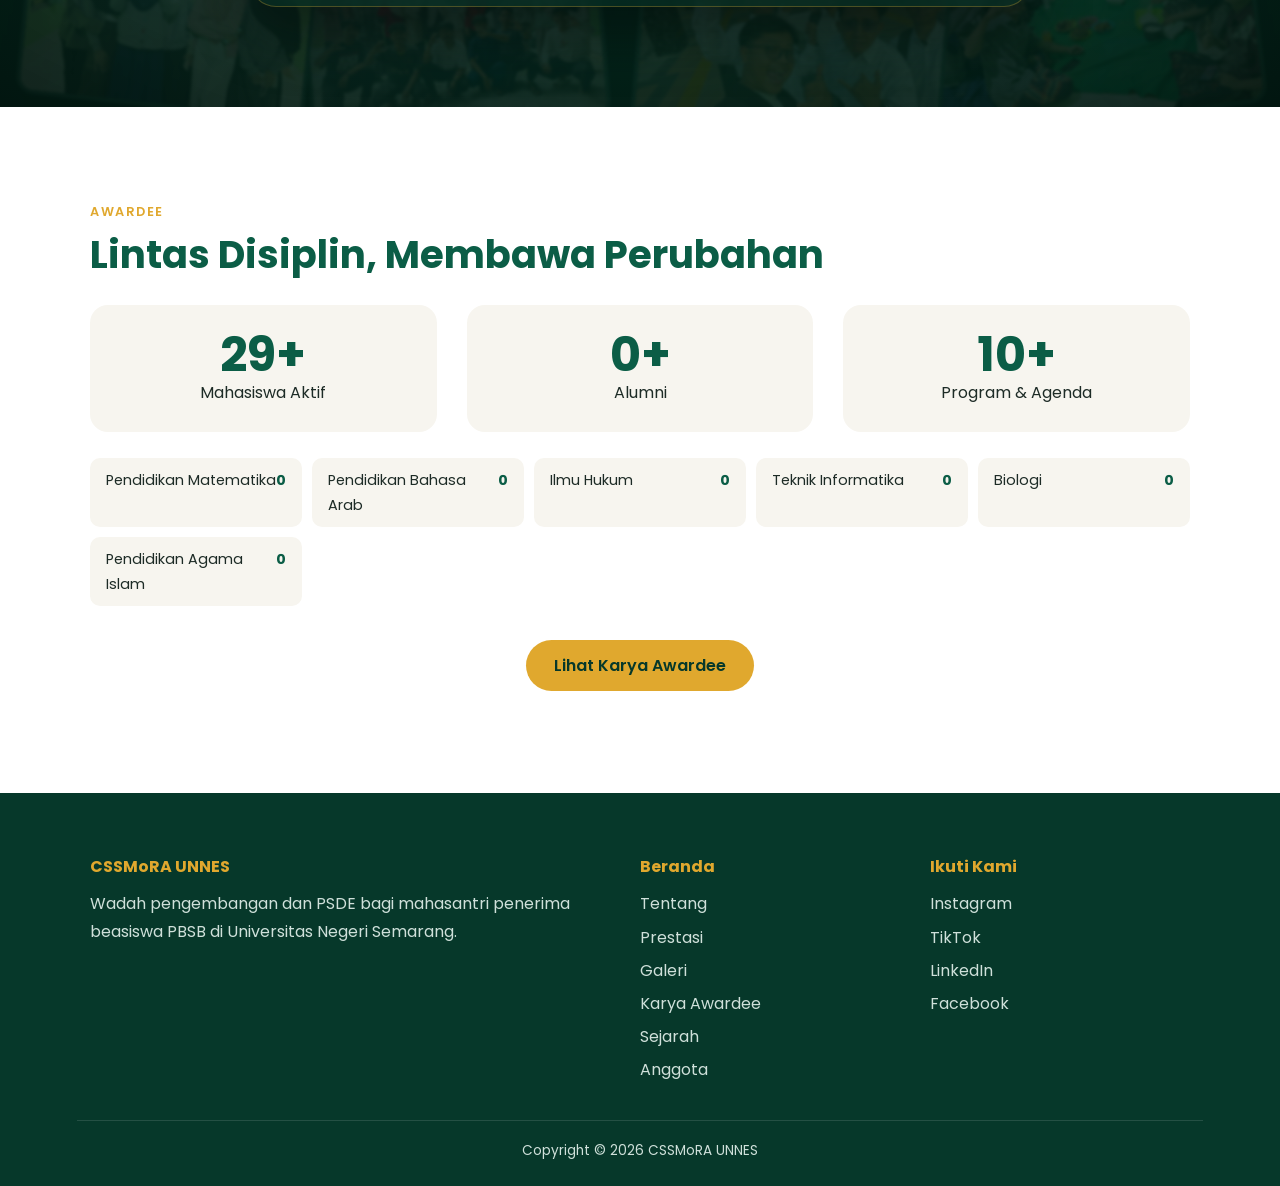
==== commit 726534a3: "Add files via upload" ====
--- a/index.html
+++ b/index.html
@@ -1,418 +1,598 @@
-<!DOCTYPE html>
+<!doctype html>
 <html lang="id">
-<head>
-<meta charset="UTF-8">
-<meta name="viewport" content="width=device-width, initial-scale=1">
-<title>CSSMoRA UNNES — Community of Santri Scholars of Ministry of Religious Affairs</title>
-<meta name="description" content="CSSMoRA UNNES adalah organisasi penerima beasiswa PBSB di Universitas Negeri Semarang.">
-<link href="https://fonts.googleapis.com/css2?family=Poppins:wght@400;500;600;700;800&family=Playfair+Display:ital,wght@1,500&display=swap" rel="stylesheet">
-<link rel="stylesheet" href="style.css">
-</head>
-<body>
-
-<header id="nav">
-  <a href="index.html" class="logo"><img src="foto/logo.png" alt="Logo CSSMoRA UNNES"> CSSMoRA UNNES</a>
-  <button class="burger" id="burger" aria-label="Menu">☰</button>
-  <nav id="menu">
-    <ul>
-      <li><a href="index.html">Beranda</a></li>
-      <li><a href="index.html#about">Tentang</a></li>
-      <li><a href="sejarah.html">Sejarah</a></li>
-      <li><a href="prestasi.html">Prestasi</a></li>
-      <li><a href="galeri.html">Galeri</a></li>
-      <li><a href="karya.html">Karya Awardee</a></li>
-    </ul>
-  </nav>
-</header>
-
-<section id="home">
-  <div class="hero-in">
-    <div class="quote">“Loyalitas Tanpa Batas”</div>
-    <h1>CSSMORA UNNES</h1>
-    <p class="hero-sub">Community of Santri Scholars of Ministry of Religious Affairs</p>
-    <p>Universitas Negeri Semarang</p>
-    <a href="#about" class="btn">Tentang Kami</a>
-  </div>
-</section>
-
-<section id="about">
-  <div class="container grid2">
-    <div class="ph rv"><img src="foto/tentang.jpg" alt="Foto CSSMoRA UNNES"></div>
-    <div class="about rv">
-      <span class="tag">Tentang Kami</span>
-      <h2>Awardee PBSB</h2>
-      <p>Program Beasiswa Santri Berprestasi (PBSB) adalah program kolaborasi Kementerian Agama dengan LPDP Kementerian Keuangan untuk meningkatkan kualitas sumber daya manusia di bidang keagamaan dan pendidikan berbasis pesantren.</p>
-      <p>CSSMoRA merupakan wadah bagi mahasantri penerima PBSB untuk berkembang sebagai agen perubahan. CSSMoRA bergerak dalam bidang sosial kepesantrenan dan memegang teguh Pancasila.</p>
-      <p>Di Universitas Negeri Semarang, CSSMoRA UNNES menjadi ruang bertumbuh mahasantri untuk berkarya dan mengabdi.</p>
+  <head>
+    <meta charset="UTF-8" />
+    <meta name="theme-color" content="#06382a" />
+    <meta name="viewport" content="width=device-width, initial-scale=1" />
+    <title>
+      CSSMoRA UNNES — Community of Santri Scholars of Ministry of Religious
+      Affairs
+    </title>
+    <meta
+      name="description"
+      content="CSSMoRA UNNES adalah organisasi penerima beasiswa PBSB di Universitas Negeri Semarang."
+    />
+    <link
+      href="https://fonts.googleapis.com/css2?family=Poppins:wght@400;500;600;700;800&family=Playfair+Display:ital,wght@1,500&display=swap"
+      rel="stylesheet"
+    />
+    <link rel="stylesheet" href="style.css" />
+  </head>
+  <body>
+    <header id="nav">
+      <a href="index.html" class="logo"
+        ><img src="foto/logo.png" alt="Logo CSSMoRA UNNES" /> CSSMoRA UNNES</a
+      >
+      <button class="burger" id="burger" aria-label="Menu">☰</button>
+      <nav id="menu">
+        <ul>
+          <li><a href="index.html">Beranda</a></li>
+          <li><a href="index.html#about">Tentang</a></li>
+          <li><a href="sejarah.html">Sejarah</a></li>
+          <li><a href="prestasi.html">Prestasi</a></li>
+          <li><a href="galeri.html">Galeri</a></li>
+          <li><a href="karya.html">Karya Awardee</a></li>
+          <li><a href="anggota.html">Anggota</a></li>
+          <li><a href="login.html" class="nav-login">Login</a></li>
+        </ul>
+      </nav>
+    </header>
+
+    <section id="home">
+      <div class="hero-in">
+        <div class="quote">“Loyalitas Tanpa Batas”</div>
+        <h1>CSSMORA UNNES</h1>
+        <p class="hero-sub">
+          Community of Santri Scholars of Ministry of Religious Affairs
+        </p>
+        <p>Universitas Negeri Semarang</p>
+        <a href="#about" class="btn">Tentang Kami</a>
+      </div>
+    </section>
+
+    <section id="about">
+      <video
+        class="about-bg-video"
+        autoplay
+        loop
+        muted
+        playsinline
+        poster="foto/tentang.jpg"
+      >
+        <source src="vidio/profilcssmora.mp4" type="video/mp4" />
+      </video>
+      <div class="about-overlay"></div>
+      <div class="container">
+        <div class="about-center rv">
+          <span class="tag">Tentang Kami</span>
+          <h2>Awardee PBSB</h2>
+          <p>
+            Program Beasiswa Santri Berprestasi (PBSB) adalah program kolaborasi
+            Kementerian Agama dengan LPDP Kementerian Keuangan untuk
+            meningkatkan kualitas sumber daya manusia di bidang P3M dan
+            pendidikan berbasis pesantren.
+          </p>
+          <p>
+            CSSMoRA merupakan wadah bagi mahasantri penerima PBSB untuk
+            berkembang sebagai agen perubahan. CSSMoRA bergerak dalam bidang
+            sosial kepesantrenan dan memegang teguh Pancasila.
+          </p>
+          <p>
+            Di Universitas Negeri Semarang, CSSMoRA UNNES menjadi ruang
+            bertumbuh mahasantri untuk berkarya dan mengabdi.
+          </p>
+        </div>
+      </div>
+    </section>
+
+    <section id="visi-misi">
+      <div class="container">
+        <span class="tag">Selaras dengan Visi CSSMoRA Nasional</span>
+        <h2 class="rv">Visi &amp; Misi</h2>
+        <div class="vm rv">
+          <div>
+            <h3>Visi</h3>
+            <p>
+              Terciptanya anggota CSSMoRA yang berorientasi pada PSDM,
+              pengembangan dan pemberdayaan pesantren serta pengabdian
+              masyarakat.
+            </p>
+          </div>
+          <div>
+            <h3>Misi</h3>
+            <ul>
+              <li>Mengamalkan Tri Dharma Perguruan Tinggi</li>
+              <li>Merawat persatuan dan kesatuan antar anggota</li>
+              <li>Membentuk kader dengan nilai-nilai dasar CSSMoRA</li>
+              <li>Mengembangkan bakat dan minat anggota</li>
+              <li>Mengembangkan jejaring organisasi</li>
+            </ul>
+          </div>
+        </div>
+      </div>
+    </section>
+
+    <section id="sejarah">
+      <div class="container">
+        <span class="tag">Sejarah</span>
+        <h2 class="rv">Dedikasi dari Masa ke Masa</h2>
+        <p class="rv" style="color: var(--muted)">
+          Ganti data di bawah ini dengan sejarah dan ketua CSSMoRA UNNES yang
+          sebenarnya.
+        </p>
+        <div class="timeline">
+          <div class="tl rv">
+            <b>20XX</b><br />Berdirinya CSSMoRA UNNES<small
+              >[Isi cerita awal berdirinya organisasi]</small
+            >
+          </div>
+          <div class="tl rv">
+            <b>Sekarang</b><br />[Nama Ketua]<small
+              >[Program Studi &amp; Angkatan] · Kabinet [Nama Kabinet]</small
+            >
+          </div>
+        </div>
+
+        <p class="center">
+          <a class="btn" href="sejarah.html">Baca Sejarah Lengkap</a>
+        </p>
+      </div>
+    </section>
+
+    <section id="divisi" style="background: var(--soft)">
+      <div class="container">
+        <span class="tag">Kabinet Saat Ini</span>
+        <h2 class="rv">Divisi &amp; Biro</h2>
+        <p class="rv" style="color: var(--muted)">
+          Pilar organisasi yang saling bersinergi mewujudkan tata kelola yang
+          profesional dan berkelanjutan. Klik tiap divisi untuk melihat
+          penjelasan dan anggotanya.
+        </p>
+        <div class="cards">
+          <button class="card dv rv" data-d="bph">
+            <div class="ic">👑</div>
+            <h3>BPH</h3>
+            <p>Badan Pengurus Harian pengarah organisasi.</p>
+            <span class="more">Lihat anggota →</span>
+          </button>
+          <button class="card dv rv" data-d="PSDM">
+            <div class="ic">📚</div>
+            <h3>PSDM</h3>
+            <p>Pengembangan akademik dan riset mahasantri.</p>
+            <span class="more">Lihat anggota →</span>
+          </button>
+          <button class="card dv rv" data-d="P3M">
+            <div class="ic">🕌</div>
+            <h3>P3M</h3>
+            <p>Kajian dan penguatan nilai kepesantrenan.</p>
+            <span class="more">Lihat anggota →</span>
+          </button>
+          <button class="card dv rv" data-d="PSDE">
+            <div class="ic">🤝</div>
+            <h3>PSDE</h3>
+            <p>Kegiatan sosial dan pemberdayaan masyarakat.</p>
+            <span class="more">Lihat anggota →</span>
+          </button>
+          <button class="card dv rv" data-d="Kominfo">
+            <div class="ic">🎨</div>
+            <h3>Kominfo</h3>
+            <p>Wadah seni, olahraga, dan kreativitas.</p>
+            <span class="more">Lihat anggota →</span>
+          </button>
+        </div>
+      </div>
+    </section>
+
+    <section id="prestasi">
+      <div class="container">
+        <span class="tag">Prestasi</span>
+        <h2 class="rv">Jejak Langkah Prestasi</h2>
+        <p class="rv" style="color: var(--muted)">
+          Jejak karya dan prestasi mahasantri CSSMoRA UNNES yang memadukan
+          kecerdasan, integritas, dan semangat kesantrian.
+        </p>
+        <div class="gal" id="prestasi-ringkas"></div>
+        <p class="center">
+          <a class="btn" href="prestasi.html">Lihat Semua Prestasi</a>
+        </p>
+      </div>
+    </section>
+
+    <section id="gallery" class="gallery-hero">
+      <div class="gallery-stack-bg" id="galeri-stack-bg">
+        <div class="stack-card sc-1">
+          <img src="foto/galeri/g1.jpg" alt="Dokumentasi 1" loading="lazy" />
+        </div>
+        <div class="stack-card sc-2">
+          <img src="foto/galeri/g2.jpg" alt="Dokumentasi 2" loading="lazy" />
+        </div>
+        <div class="stack-card sc-3">
+          <img src="foto/galeri/g3.jpg" alt="Dokumentasi 3" loading="lazy" />
+        </div>
+        <div class="stack-card sc-4">
+          <img src="foto/galeri/g4.jpg" alt="Dokumentasi 4" loading="lazy" />
+        </div>
+        <div class="stack-card sc-5">
+          <img src="foto/galeri/g5.jpg" alt="Dokumentasi 5" loading="lazy" />
+        </div>
+        <div class="stack-card sc-6">
+          <img src="foto/galeri/g6.jpg" alt="Dokumentasi 6" loading="lazy" />
+        </div>
+        <div class="stack-card sc-7">
+          <img src="foto/galeri/g7.jpg" alt="Dokumentasi 7" loading="lazy" />
+        </div>
+        <div class="stack-card sc-8">
+          <img src="foto/galeri/g8.jpg" alt="Dokumentasi 8" loading="lazy" />
+        </div>
+      </div>
+      <div class="gallery-hero-overlay"></div>
+      <div class="container">
+        <div class="gallery-center-card rv">
+          <span class="tag">Galeri Dokumentasi</span>
+          <h2>Mengabadikan Esensi Renjana</h2>
+          <p>
+            Setiap bingkai adalah cerita tentang semangat yang terus bertumbuh,
+            merawat kebersamaan, dan jejak nyata dedikasi mahasantri CSSMoRA
+            UNNES.
+          </p>
+          <div class="gallery-btn-wrap">
+            <a class="btn" href="galeri.html">Lihat Galeri Lengkap</a>
+          </div>
+        </div>
+      </div>
+    </section>
+
+    <section id="statistik">
+      <div class="container">
+        <span class="tag">Awardee</span>
+        <h2 class="rv">Lintas Disiplin, Membawa Perubahan</h2>
+        <div class="stats">
+          <div class="stat rv"><b data-count="29">0</b>Mahasiswa Aktif</div>
+          <div class="stat rv"><b data-count="0">0</b>Alumni</div>
+          <div class="stat rv">
+            <b data-count="10">0</b>Program &amp; Agenda
+          </div>
+        </div>
+        <ul class="dept">
+          <li>Pendidikan Matematika <b>0</b></li>
+          <li>Pendidikan Bahasa Arab <b>0</b></li>
+          <li>Ilmu Hukum <b>0</b></li>
+          <li>Teknik Informatika <b>0</b></li>
+          <li>Biologi <b>0</b></li>
+          <li>Pendidikan Agama Islam <b>0</b></li>
+        </ul>
+        <p class="center">
+          <a class="btn" href="karya.html">Lihat Karya Awardee</a>
+        </p>
+        <p
+          style="color: var(--muted); font-size: 0.85rem; margin-top: 12px"
+        ></p>
+      </div>
+    </section>
+
+    <footer>
+      <div class="foot">
+        <div>
+          <h4>CSSMoRA UNNES</h4>
+          <p>
+            Wadah pengembangan dan PSDE bagi mahasantri penerima beasiswa PBSB
+            di Universitas Negeri Semarang.
+          </p>
+        </div>
+        <div>
+          <h4>Beranda</h4>
+          <ul>
+            <li><a href="index.html#about">Tentang</a></li>
+            <li><a href="prestasi.html">Prestasi</a></li>
+            <li><a href="galeri.html">Galeri</a></li>
+            <li><a href="karya.html">Karya Awardee</a></li>
+            <li><a href="sejarah.html">Sejarah</a></li>
+            <li></li>
+            <a href="anggota.html">Anggota</a>
+          </ul>
+        </div>
+        <div>
+          <h4>Ikuti Kami</h4>
+          <ul>
+            <li>
+              <a href="https://www.instagram.com/cssmora.unnes/">Instagram</a>
+            </li>
+            <li><a href="https://www.tiktok.com/@cssmora.unnes">TikTok</a></li>
+            <li>
+              <a href="https://www.linkedin.com/company/cssmora-nasional/"
+                >LinkedIn</a
+              >
+            </li>
+            <li>
+              <a href="https://www.facebook.com/share/1FcjisoGN5/">Facebook</a>
+            </li>
+          </ul>
+        </div>
+      </div>
+      <div class="copy">Copyright © 2026 CSSMoRA UNNES</div>
+    </footer>
+
+    <div
+      class="mdl"
+      id="mdl"
+      role="dialog"
+      aria-modal="true"
+      aria-labelledby="mdl-t"
+    >
+      <div class="mdl-box">
+        <button class="mdl-x" aria-label="Tutup">✕</button>
+        <div class="mdl-c"></div>
+      </div>
     </div>
-  </div>
-</section>
-
-<section id="visi-misi">
-  <div class="container">
-    <span class="tag">Selaras dengan Visi CSSMoRA Nasional</span>
-    <h2 class="rv">Visi &amp; Misi</h2>
-    <div class="vm rv">
-      <div>
-        <h3>Visi</h3>
-        <p>Terciptanya anggota CSSMoRA yang berorientasi pada keilmuan, pengembangan dan pemberdayaan pesantren serta pengabdian masyarakat.</p>
-      </div>
-      <div>
-        <h3>Misi</h3>
-        <ul>
-          <li>Mengamalkan Tri Dharma Perguruan Tinggi</li>
-          <li>Merawat persatuan dan kesatuan antar anggota</li>
-          <li>Membentuk kader dengan nilai-nilai dasar CSSMoRA</li>
-          <li>Mengembangkan bakat dan minat anggota</li>
-          <li>Mengembangkan jejaring organisasi</li>
-        </ul>
+    <script>
+      // ===== EDIT DATA DIVISI DI SINI (nama, program kerja, anggota & foto) =====
+      window.DIVISI = [
+        {
+          id: "bph",
+          nama: "Badan Pengurus Harian",
+          sub: "Kabinet [Nama Kabinet]",
+          ic: "👑",
+          desc: "BPH memimpin dan mengarahkan seluruh kegiatan CSSMoRA UNNES serta menjaga sinergi antar divisi.",
+          proker: [
+            "Rapat koordinasi dan evaluasi kabinet",
+            "Penyusunan program kerja tahunan",
+            "Pelantikan dan pembinaan pengurus",
+          ],
+          anggota: [
+            {
+              nama: "[Nama Ketua]",
+              jabatan: "Ketua",
+              foto: "foto/anggota/bph-1.jpg",
+            },
+            {
+              nama: "[Nama Wakil Ketua]",
+              jabatan: "Wakil Ketua",
+              foto: "foto/anggota/bph-2.jpg",
+            },
+            {
+              nama: "[Nama Sekretaris]",
+              jabatan: "Sekretaris",
+              foto: "foto/anggota/bph-3.jpg",
+            },
+            {
+              nama: "[Nama Bendahara]",
+              jabatan: "Bendahara",
+              foto: "foto/anggota/bph-4.jpg",
+            },
+          ],
+        },
+        {
+          id: "PSDM",
+          nama: "Divisi PSDM",
+          sub: "Kabinet [Nama Kabinet]",
+          ic: "📚",
+          desc: "Mengembangkan kemampuan akademik dan riset mahasantri melalui pelatihan, lomba, dan diskusi ilmiah.",
+          proker: [
+            "Pelatihan karya tulis ilmiah",
+            "Pendampingan lomba dan PKM",
+            "Diskusi PSDM rutin",
+          ],
+          anggota: [
+            {
+              nama: "[Nama Kepala Divisi]",
+              jabatan: "Kepala Divisi",
+              foto: "foto/anggota/PSDM-1.jpg",
+            },
+            {
+              nama: "[Nama Sekretaris Divisi]",
+              jabatan: "Sekretaris Divisi",
+              foto: "foto/anggota/PSDM-2.jpg",
+            },
+            {
+              nama: "[Nama Anggota]",
+              jabatan: "Anggota",
+              foto: "foto/anggota/PSDM-3.jpg",
+            },
+            {
+              nama: "[Nama Anggota]",
+              jabatan: "Anggota",
+              foto: "foto/anggota/PSDM-4.jpg",
+            },
+          ],
+        },
+        {
+          id: "P3M",
+          nama: "Divisi P3M",
+          sub: "Kabinet [Nama Kabinet]",
+          ic: "🕌",
+          desc: "Menjaga dan menguatkan nilai kepesantrenan lewat kajian dan kegiatan ibadah bersama.",
+          proker: [
+            "Kajian kitab rutin",
+            "Peringatan hari besar Islam",
+            "Mentoring P3M",
+          ],
+          anggota: [
+            {
+              nama: "[Nama Kepala Divisi]",
+              jabatan: "Kepala Divisi",
+              foto: "foto/anggota/P3M-1.jpg",
+            },
+            {
+              nama: "[Nama Sekretaris Divisi]",
+              jabatan: "Sekretaris Divisi",
+              foto: "foto/anggota/P3M-2.jpg",
+            },
+            {
+              nama: "[Nama Anggota]",
+              jabatan: "Anggota",
+              foto: "foto/anggota/P3M-3.jpg",
+            },
+            {
+              nama: "[Nama Anggota]",
+              jabatan: "Anggota",
+              foto: "foto/anggota/P3M-4.jpg",
+            },
+          ],
+        },
+        {
+          id: "PSDE",
+          nama: "Divisi PSDE Masyarakat",
+          sub: "Kabinet [Nama Kabinet]",
+          ic: "🤝",
+          desc: "Menggerakkan kegiatan sosial dan pemberdayaan masyarakat serta pesantren.",
+          proker: [
+            "Bakti sosial",
+            "Pengajaran di pesantren dan sekolah",
+            "Kegiatan peduli lingkungan",
+          ],
+          anggota: [
+            {
+              nama: "[Nama Kepala Divisi]",
+              jabatan: "Kepala Divisi",
+              foto: "foto/anggota/PSDE-1.jpg",
+            },
+            {
+              nama: "[Nama Sekretaris Divisi]",
+              jabatan: "Sekretaris Divisi",
+              foto: "foto/anggota/PSDE-2.jpg",
+            },
+            {
+              nama: "[Nama Anggota]",
+              jabatan: "Anggota",
+              foto: "foto/anggota/PSDE-3.jpg",
+            },
+            {
+              nama: "[Nama Anggota]",
+              jabatan: "Anggota",
+              foto: "foto/anggota/PSDE-4.jpg",
+            },
+          ],
+        },
+        {
+          id: "Kominfo",
+          nama: "Divisi Minat dan Bakat",
+          sub: "Kabinet [Nama Kabinet]",
+          ic: "🎨",
+          desc: "Menjadi wadah pengembangan bakat dan minat di bidang seni, olahraga, dan kreativitas.",
+          proker: [
+            "Turnamen olahraga antar angkatan",
+            "Pentas seni",
+            "Pelatihan keterampilan",
+          ],
+          anggota: [
+            {
+              nama: "[Nama Kepala Divisi]",
+              jabatan: "Kepala Divisi",
+              foto: "foto/anggota/Kominfo-1.jpg",
+            },
+            {
+              nama: "[Nama Sekretaris Divisi]",
+              jabatan: "Sekretaris Divisi",
+              foto: "foto/anggota/Kominfo-2.jpg",
+            },
+            {
+              nama: "[Nama Anggota]",
+              jabatan: "Anggota",
+              foto: "foto/anggota/Kominfo-3.jpg",
+            },
+            {
+              nama: "[Nama Anggota]",
+              jabatan: "Anggota",
+              foto: "foto/anggota/Kominfo-4.jpg",
+            },
+          ],
+        },
+        {
+          id: "media",
+          nama: "Divisi Media dan Informasi",
+          sub: "Kabinet [Nama Kabinet]",
+          ic: "📣",
+          desc: "Mengelola publikasi, desain, dan dokumentasi seluruh kegiatan organisasi.",
+          proker: [
+            "Konten media sosial",
+            "Dokumentasi foto dan video",
+            "Desain publikasi kegiatan",
+          ],
+          anggota: [
+            {
+              nama: "[Nama Kepala Divisi]",
+              jabatan: "Kepala Divisi",
+              foto: "foto/anggota/media-1.jpg",
+            },
+            {
+              nama: "[Nama Sekretaris Divisi]",
+              jabatan: "Sekretaris Divisi",
+              foto: "foto/anggota/media-2.jpg",
+            },
+            {
+              nama: "[Nama Anggota]",
+              jabatan: "Anggota",
+              foto: "foto/anggota/media-3.jpg",
+            },
+            {
+              nama: "[Nama Anggota]",
+              jabatan: "Anggota",
+              foto: "foto/anggota/media-4.jpg",
+            },
+          ],
+        },
+        {
+          id: "jejaring",
+          nama: "Divisi Jejaring dan Kemitraan",
+          sub: "Kabinet [Nama Kabinet]",
+          ic: "🌐",
+          desc: "Membangun relasi dengan CSSMoRA daerah lain, alumni, dan lembaga mitra.",
+          proker: [
+            "Silaturahmi antar CSSMoRA",
+            "Kerja sama dengan alumni",
+            "Kunjungan dan studi banding",
+          ],
+          anggota: [
+            {
+              nama: "[Nama Kepala Divisi]",
+              jabatan: "Kepala Divisi",
+              foto: "foto/anggota/jejaring-1.jpg",
+            },
+            {
+              nama: "[Nama Sekretaris Divisi]",
+              jabatan: "Sekretaris Divisi",
+              foto: "foto/anggota/jejaring-2.jpg",
+            },
+            {
+              nama: "[Nama Anggota]",
+              jabatan: "Anggota",
+              foto: "foto/anggota/jejaring-3.jpg",
+            },
+            {
+              nama: "[Nama Anggota]",
+              jabatan: "Anggota",
+              foto: "foto/anggota/jejaring-4.jpg",
+            },
+          ],
+        },
+      ];
+    </script>
+    <div
+      class="mdl"
+      id="mdl-p"
+      role="dialog"
+      aria-modal="true"
+      aria-label="Detail prestasi"
+    >
+      <div class="mdl-box">
+        <button class="mdl-x" aria-label="Tutup">✕</button>
+        <div class="mdl-c"></div>
       </div>
     </div>
-  </div>
-</section>
-
-<section id="sejarah">
-  <div class="container">
-    <span class="tag">Sejarah</span>
-    <h2 class="rv">Dedikasi dari Masa ke Masa</h2>
-    <p class="rv" style="color:var(--muted)">Ganti data di bawah ini dengan sejarah dan ketua CSSMoRA UNNES yang sebenarnya.</p>
-    <div class="timeline">
-      <div class="tl rv"><b>20XX</b><br>Berdirinya CSSMoRA UNNES<small>[Isi cerita awal berdirinya organisasi]</small></div>
-      <div class="tl rv"><b>20XX – 20XX</b><br>[Nama Ketua]<small>[Program Studi &amp; Angkatan] · Kabinet [Nama Kabinet]</small></div>
-      <div class="tl rv"><b>20XX – 20XX</b><br>[Nama Ketua]<small>[Program Studi &amp; Angkatan] · Kabinet [Nama Kabinet]</small></div>
-      <div class="tl rv"><b>Sekarang</b><br>[Nama Ketua]<small>[Program Studi &amp; Angkatan] · Kabinet [Nama Kabinet]</small></div>
+    <div
+      class="mdl"
+      id="mdl-g"
+      role="dialog"
+      aria-modal="true"
+      aria-label="Detail kegiatan galeri"
+    >
+      <div class="mdl-box">
+        <button class="mdl-x" aria-label="Tutup">✕</button>
+        <div class="mdl-c"></div>
+      </div>
     </div>
-  
-    <p class="center"><a class="btn" href="sejarah.html">Baca Sejarah Lengkap</a></p>
-  </div>
-</section>
-
-<section id="divisi" style="background:#fff">
-  <div class="container">
-    <span class="tag">Kabinet Saat Ini</span>
-    <h2 class="rv">Divisi &amp; Biro</h2>
-    <p class="rv" style="color:var(--muted)">Pilar organisasi yang saling bersinergi mewujudkan tata kelola yang profesional dan berkelanjutan. Klik tiap divisi untuk melihat penjelasan dan anggotanya.</p>
-    <div class="cards">
-      <button class="card dv rv" data-d="bph"><div class="ic">👑</div><h3>BPH</h3><p>Badan Pengurus Harian pengarah organisasi.</p><span class="more">Lihat anggota →</span></button>
-      <button class="card dv rv" data-d="keilmuan"><div class="ic">📚</div><h3>Keilmuan</h3><p>Pengembangan akademik dan riset mahasantri.</p><span class="more">Lihat anggota →</span></button>
-      <button class="card dv rv" data-d="keagamaan"><div class="ic">🕌</div><h3>Keagamaan</h3><p>Kajian dan penguatan nilai kepesantrenan.</p><span class="more">Lihat anggota →</span></button>
-      <button class="card dv rv" data-d="pengabdian"><div class="ic">🤝</div><h3>Pengabdian</h3><p>Kegiatan sosial dan pemberdayaan masyarakat.</p><span class="more">Lihat anggota →</span></button>
-      <button class="card dv rv" data-d="minatbakat"><div class="ic">🎨</div><h3>Minat Bakat</h3><p>Wadah seni, olahraga, dan kreativitas.</p><span class="more">Lihat anggota →</span></button>
-      <button class="card dv rv" data-d="media"><div class="ic">📣</div><h3>Media</h3><p>Publikasi, desain, dan dokumentasi.</p><span class="more">Lihat anggota →</span></button>
-      <button class="card dv rv" data-d="jejaring"><div class="ic">🌐</div><h3>Jejaring</h3><p>Relasi antar organisasi dan alumni.</p><span class="more">Lihat anggota →</span></button>
-    </div>
-  </div>
-</section>
-
-<section id="prestasi">
-  <div class="container">
-    <span class="tag">Prestasi</span>
-    <h2 class="rv">Jejak Langkah Prestasi</h2>
-    <p class="rv" style="color:var(--muted)">Jejak karya dan prestasi mahasantri CSSMoRA UNNES yang memadukan kecerdasan, integritas, dan semangat kesantrian.</p>
-    <div class="gal">
-      <div class="rv"><img src="foto/prestasi/p1.jpg" alt="Prestasi 1" loading="lazy"><span class="cap">Prestasi 1</span></div><div class="rv"><img src="foto/prestasi/p2.jpg" alt="Prestasi 2" loading="lazy"><span class="cap">Prestasi 2</span></div><div class="rv"><img src="foto/prestasi/p3.jpg" alt="Prestasi 3" loading="lazy"><span class="cap">Prestasi 3</span></div>
-      <div class="rv"><img src="foto/prestasi/p4.jpg" alt="Prestasi 4" loading="lazy"><span class="cap">Prestasi 4</span></div><div class="rv"><img src="foto/prestasi/p5.jpg" alt="Prestasi 5" loading="lazy"><span class="cap">Prestasi 5</span></div><div class="rv"><img src="foto/prestasi/p6.jpg" alt="Prestasi 6" loading="lazy"><span class="cap">Prestasi 6</span></div>
-    </div>
-    <p class="center"><a class="btn" href="prestasi.html">Lihat Semua Prestasi</a></p>
-  </div>
-</section>
-
-<section id="gallery" style="background:#fff">
-  <div class="container">
-    <span class="tag">Galeri</span>
-    <h2 class="rv">Mengabadikan Esensi Renjana</h2>
-    <p class="rv" style="color:var(--muted)">Setiap bingkai adalah cerita tentang semangat yang terus bertumbuh. Ganti foto di folder foto/galeri untuk memperbarui.</p>
-    <div class="gal">
-      <div class="rv"><img src="foto/galeri/g1.jpg" alt="Galeri 1" loading="lazy"><span class="cap">Galeri 1</span></div><div class="rv"><img src="foto/galeri/g2.jpg" alt="Galeri 2" loading="lazy"><span class="cap">Galeri 2</span></div><div class="rv"><img src="foto/galeri/g3.jpg" alt="Galeri 3" loading="lazy"><span class="cap">Galeri 3</span></div>
-    </div>
-    <p class="center"><a class="btn" href="galeri.html">Lihat Galeri Lengkap</a></p>
-  </div>
-</section>
-
-<section id="statistik">
-  <div class="container">
-    <span class="tag">Awardee</span>
-    <h2 class="rv">Lintas Disiplin, Membawa Perubahan</h2>
-    <div class="stats">
-      <div class="stat rv"><b data-count="100">0</b>Mahasiswa Aktif</div>
-      <div class="stat rv"><b data-count="150">0</b>Alumni</div>
-      <div class="stat rv"><b data-count="30">0</b>Program &amp; Agenda</div>
-    </div>
-    <ul class="dept">
-      <li>Pendidikan Matematika <b>0</b></li>
-      <li>Pendidikan Bahasa Arab <b>0</b></li>
-      <li>Ilmu Hukum <b>0</b></li>
-      <li>Teknik Informatika <b>0</b></li>
-      <li>Biologi <b>0</b></li>
-      <li>Pendidikan Agama Islam <b>0</b></li>
-    </ul>
-    <p class="center"><a class="btn" href="karya.html">Lihat Karya Awardee</a></p>
-    <p style="color:var(--muted);font-size:.85rem;margin-top:12px">*Angka contoh, sesuaikan dengan data awardee CSSMoRA UNNES.</p>
-  </div>
-</section>
-
-<footer>
-  <div class="foot">
-    <div>
-      <h4>CSSMoRA UNNES</h4>
-      <p>Wadah pengembangan dan pengabdian bagi mahasantri penerima beasiswa PBSB di Universitas Negeri Semarang.</p>
-    </div>
-    <div>
-      <h4>Beranda</h4>
-      <ul><li><a href="index.html#about">Tentang</a></li><li><a href="prestasi.html">Prestasi</a></li><li><a href="galeri.html">Galeri</a></li><li><a href="karya.html">Karya Awardee</a></li></ul>
-    </div>
-    <div>
-      <h4>Ikuti Kami</h4>
-      <ul><li><a href="#">Instagram</a></li><li><a href="#">TikTok</a></li><li><a href="#">LinkedIn</a></li><li><a href="#">Facebook</a></li></ul>
-    </div>
-  </div>
-  <div class="copy">Copyright © 2026 CSSMoRA UNNES</div>
-</footer>
-
-<div class="mdl" id="mdl" role="dialog" aria-modal="true" aria-labelledby="mdl-t"><div class="mdl-box"><button class="mdl-x" aria-label="Tutup">✕</button><div class="mdl-c"></div></div></div>
-<script>
-// ===== EDIT DATA DIVISI DI SINI (nama, program kerja, anggota & foto) =====
-window.DIVISI=[
- {
-  "id": "bph",
-  "nama": "Badan Pengurus Harian",
-  "sub": "Kabinet [Nama Kabinet]",
-  "ic": "👑",
-  "desc": "BPH memimpin dan mengarahkan seluruh kegiatan CSSMoRA UNNES serta menjaga sinergi antar divisi.",
-  "proker": [
-   "Rapat koordinasi dan evaluasi kabinet",
-   "Penyusunan program kerja tahunan",
-   "Pelantikan dan pembinaan pengurus"
-  ],
-  "anggota": [
-   {
-    "nama": "[Nama Ketua]",
-    "jabatan": "Ketua",
-    "foto": "foto/anggota/bph-1.jpg"
-   },
-   {
-    "nama": "[Nama Wakil Ketua]",
-    "jabatan": "Wakil Ketua",
-    "foto": "foto/anggota/bph-2.jpg"
-   },
-   {
-    "nama": "[Nama Sekretaris]",
-    "jabatan": "Sekretaris",
-    "foto": "foto/anggota/bph-3.jpg"
-   },
-   {
-    "nama": "[Nama Bendahara]",
-    "jabatan": "Bendahara",
-    "foto": "foto/anggota/bph-4.jpg"
-   }
-  ]
- },
- {
-  "id": "keilmuan",
-  "nama": "Divisi Keilmuan",
-  "sub": "Kabinet [Nama Kabinet]",
-  "ic": "📚",
-  "desc": "Mengembangkan kemampuan akademik dan riset mahasantri melalui pelatihan, lomba, dan diskusi ilmiah.",
-  "proker": [
-   "Pelatihan karya tulis ilmiah",
-   "Pendampingan lomba dan PKM",
-   "Diskusi keilmuan rutin"
-  ],
-  "anggota": [
-   {
-    "nama": "[Nama Kepala Divisi]",
-    "jabatan": "Kepala Divisi",
-    "foto": "foto/anggota/keilmuan-1.jpg"
-   },
-   {
-    "nama": "[Nama Sekretaris Divisi]",
-    "jabatan": "Sekretaris Divisi",
-    "foto": "foto/anggota/keilmuan-2.jpg"
-   },
-   {
-    "nama": "[Nama Anggota]",
-    "jabatan": "Anggota",
-    "foto": "foto/anggota/keilmuan-3.jpg"
-   },
-   {
-    "nama": "[Nama Anggota]",
-    "jabatan": "Anggota",
-    "foto": "foto/anggota/keilmuan-4.jpg"
-   }
-  ]
- },
- {
-  "id": "keagamaan",
-  "nama": "Divisi Keagamaan",
-  "sub": "Kabinet [Nama Kabinet]",
-  "ic": "🕌",
-  "desc": "Menjaga dan menguatkan nilai kepesantrenan lewat kajian dan kegiatan ibadah bersama.",
-  "proker": [
-   "Kajian kitab rutin",
-   "Peringatan hari besar Islam",
-   "Mentoring keagamaan"
-  ],
-  "anggota": [
-   {
-    "nama": "[Nama Kepala Divisi]",
-    "jabatan": "Kepala Divisi",
-    "foto": "foto/anggota/keagamaan-1.jpg"
-   },
-   {
-    "nama": "[Nama Sekretaris Divisi]",
-    "jabatan": "Sekretaris Divisi",
-    "foto": "foto/anggota/keagamaan-2.jpg"
-   },
-   {
-    "nama": "[Nama Anggota]",
-    "jabatan": "Anggota",
-    "foto": "foto/anggota/keagamaan-3.jpg"
-   },
-   {
-    "nama": "[Nama Anggota]",
-    "jabatan": "Anggota",
-    "foto": "foto/anggota/keagamaan-4.jpg"
-   }
-  ]
- },
- {
-  "id": "pengabdian",
-  "nama": "Divisi Pengabdian Masyarakat",
-  "sub": "Kabinet [Nama Kabinet]",
-  "ic": "🤝",
-  "desc": "Menggerakkan kegiatan sosial dan pemberdayaan masyarakat serta pesantren.",
-  "proker": [
-   "Bakti sosial",
-   "Pengajaran di pesantren dan sekolah",
-   "Kegiatan peduli lingkungan"
-  ],
-  "anggota": [
-   {
-    "nama": "[Nama Kepala Divisi]",
-    "jabatan": "Kepala Divisi",
-    "foto": "foto/anggota/pengabdian-1.jpg"
-   },
-   {
-    "nama": "[Nama Sekretaris Divisi]",
-    "jabatan": "Sekretaris Divisi",
-    "foto": "foto/anggota/pengabdian-2.jpg"
-   },
-   {
-    "nama": "[Nama Anggota]",
-    "jabatan": "Anggota",
-    "foto": "foto/anggota/pengabdian-3.jpg"
-   },
-   {
-    "nama": "[Nama Anggota]",
-    "jabatan": "Anggota",
-    "foto": "foto/anggota/pengabdian-4.jpg"
-   }
-  ]
- },
- {
-  "id": "minatbakat",
-  "nama": "Divisi Minat dan Bakat",
-  "sub": "Kabinet [Nama Kabinet]",
-  "ic": "🎨",
-  "desc": "Menjadi wadah pengembangan bakat dan minat di bidang seni, olahraga, dan kreativitas.",
-  "proker": [
-   "Turnamen olahraga antar angkatan",
-   "Pentas seni",
-   "Pelatihan keterampilan"
-  ],
-  "anggota": [
-   {
-    "nama": "[Nama Kepala Divisi]",
-    "jabatan": "Kepala Divisi",
-    "foto": "foto/anggota/minatbakat-1.jpg"
-   },
-   {
-    "nama": "[Nama Sekretaris Divisi]",
-    "jabatan": "Sekretaris Divisi",
-    "foto": "foto/anggota/minatbakat-2.jpg"
-   },
-   {
-    "nama": "[Nama Anggota]",
-    "jabatan": "Anggota",
-    "foto": "foto/anggota/minatbakat-3.jpg"
-   },
-   {
-    "nama": "[Nama Anggota]",
-    "jabatan": "Anggota",
-    "foto": "foto/anggota/minatbakat-4.jpg"
-   }
-  ]
- },
- {
-  "id": "media",
-  "nama": "Divisi Media dan Informasi",
-  "sub": "Kabinet [Nama Kabinet]",
-  "ic": "📣",
-  "desc": "Mengelola publikasi, desain, dan dokumentasi seluruh kegiatan organisasi.",
-  "proker": [
-   "Konten media sosial",
-   "Dokumentasi foto dan video",
-   "Desain publikasi kegiatan"
-  ],
-  "anggota": [
-   {
-    "nama": "[Nama Kepala Divisi]",
-    "jabatan": "Kepala Divisi",
-    "foto": "foto/anggota/media-1.jpg"
-   },
-   {
-    "nama": "[Nama Sekretaris Divisi]",
-    "jabatan": "Sekretaris Divisi",
-    "foto": "foto/anggota/media-2.jpg"
-   },
-   {
-    "nama": "[Nama Anggota]",
-    "jabatan": "Anggota",
-    "foto": "foto/anggota/media-3.jpg"
-   },
-   {
-    "nama": "[Nama Anggota]",
-    "jabatan": "Anggota",
-    "foto": "foto/anggota/media-4.jpg"
-   }
-  ]
- },
- {
-  "id": "jejaring",
-  "nama": "Divisi Jejaring dan Kemitraan",
-  "sub": "Kabinet [Nama Kabinet]",
-  "ic": "🌐",
-  "desc": "Membangun relasi dengan CSSMoRA daerah lain, alumni, dan lembaga mitra.",
-  "proker": [
-   "Silaturahmi antar CSSMoRA",
-   "Kerja sama dengan alumni",
-   "Kunjungan dan studi banding"
-  ],
-  "anggota": [
-   {
-    "nama": "[Nama Kepala Divisi]",
-    "jabatan": "Kepala Divisi",
-    "foto": "foto/anggota/jejaring-1.jpg"
-   },
-   {
-    "nama": "[Nama Sekretaris Divisi]",
-    "jabatan": "Sekretaris Divisi",
-    "foto": "foto/anggota/jejaring-2.jpg"
-   },
-   {
-    "nama": "[Nama Anggota]",
-    "jabatan": "Anggota",
-    "foto": "foto/anggota/jejaring-3.jpg"
-   },
-   {
-    "nama": "[Nama Anggota]",
-    "jabatan": "Anggota",
-    "foto": "foto/anggota/jejaring-4.jpg"
-   }
-  ]
- }
-];
-</script>
-<script src="script.js"></script>
-</body>
+    <script src="data-prestasi.js"></script>
+    <script src="data-galeri.js"></script>
+    <script src="script.js"></script>
+  </body>
 </html>
--- a/style.css
+++ b/style.css
@@ -1,169 +1,1635 @@
-
-:root{--green:#0b5d46;--green-d:#06382a;--gold:#e0a82e;--bg:#f7f5ef;--text:#1d2b26;--muted:#5d6b65;--card:#fff;--radius:18px}
-*{box-sizing:border-box;margin:0;padding:0}
-html{scroll-behavior:smooth;scroll-padding-top:70px}
-body{font-family:'Poppins',sans-serif;background:var(--bg);color:var(--text);line-height:1.7}
-a{color:inherit;text-decoration:none}
-ul{list-style:none}
-section{padding:90px 6%}
-.container{max-width:1100px;margin:auto}
-h2{font-size:clamp(1.6rem,4vw,2.4rem);color:var(--green);margin-bottom:14px;line-height:1.25}
-.tag{display:inline-block;font-size:.8rem;font-weight:600;letter-spacing:.12em;text-transform:uppercase;color:var(--gold);margin-bottom:8px}
-.btn{display:inline-block;padding:12px 28px;border-radius:50px;background:var(--gold);color:var(--green-d);font-weight:600;transition:.3s}
-.btn:hover{transform:translateY(-3px);box-shadow:0 8px 20px rgba(224,168,46,.45)}
+:root {
+  --green: #0b5d46;
+  --green-d: #06382a;
+  --green-l: #13836a;
+  --gold: #e0a82e;
+  --gold-d: #b8801a;
+  --bg: #f7f5ef;
+  --soft: #fff;
+  --text: #1d2b26;
+  --muted: #5d6b65;
+  --card: #fff;
+  --radius: 18px;
+}
+
+* {
+  box-sizing: border-box;
+  margin: 0;
+  padding: 0;
+}
+
+html {
+  scroll-behavior: smooth;
+  scroll-padding-top: 66px;
+}
+
+body {
+  font-family: "Poppins", sans-serif;
+  background: var(--bg);
+  color: var(--text);
+  line-height: 1.7;
+}
+a {
+  color: inherit;
+  text-decoration: none;
+}
+
+ul {
+  list-style: none;
+}
+
+section {
+  padding: 90px 6%;
+}
+
+.container {
+  max-width: 1100px;
+  margin: auto;
+}
+
+h2 {
+  font-size: clamp(1.6rem, 4vw, 2.4rem);
+  color: var(--green);
+  margin-bottom: 14px;
+  line-height: 1.25;
+}
+
+.tag {
+  display: inline-block;
+  font-size: 0.8rem;
+  font-weight: 600;
+  letter-spacing: 0.12em;
+  text-transform: uppercase;
+  color: var(--gold);
+  margin-bottom: 8px;
+}
+.btn {
+  display: inline-block;
+  padding: 12px 28px;
+  border-radius: 50px;
+  background: var(--gold);
+  color: var(--green-d);
+  font-weight: 600;
+  transition: 0.3s;
+}
+.btn:hover {
+  transform: translateY(-3px);
+  box-shadow: 0 8px 20px rgba(224, 168, 46, 0.45);
+}
 
 /* NAVBAR */
-header{position:fixed;inset:0 0 auto 0;z-index:50;display:flex;justify-content:space-between;align-items:center;padding:14px 6%;transition:.3s}
-header.scrolled{background:rgba(6,56,42,.95);backdrop-filter:blur(8px);box-shadow:0 2px 14px rgba(0,0,0,.2)}
-.logo{display:flex;align-items:center;gap:10px;color:#fff;font-weight:700}
-.logo span{display:grid;place-items:center;width:38px;height:38px;border-radius:10px;background:var(--gold);color:var(--green-d);font-weight:800}
-nav ul{display:flex;gap:28px}
-nav a{color:#fff;font-size:.92rem;font-weight:500;position:relative}
-nav a::after{content:"";position:absolute;left:0;bottom:-4px;width:0;height:2px;background:var(--gold);transition:.3s}
-nav a:hover::after,nav a.active::after{width:100%}
-.burger{display:none;background:none;border:0;color:#fff;font-size:1.8rem;cursor:pointer}
+header {
+  position: fixed;
+  inset: 0 0 auto 0;
+  z-index: 50;
+  display: flex;
+  justify-content: space-between;
+  align-items: center;
+  padding: 14px 6%;
+  transition: 0.3s;
+}
+header.scrolled {
+  background: rgba(6, 56, 42, 0.95);
+  backdrop-filter: blur(8px);
+  box-shadow: 0 2px 14px rgba(0, 0, 0, 0.2);
+}
+.logo {
+  display: flex;
+  align-items: center;
+  gap: 10px;
+  color: #fff;
+  font-weight: 700;
+}
+
+.logo span {
+  display: grid;
+  place-items: center;
+  width: 38px;
+  height: 38px;
+  border-radius: 10px;
+  background: var(--gold);
+  color: var(--green-d);
+  font-weight: 800;
+}
+nav ul {
+  display: flex;
+  gap: 28px;
+}
+
+nav a {
+  color: #fff;
+  font-size: 0.92rem;
+  font-weight: 500;
+  position: relative;
+}
+nav a::after {
+  content: "";
+  position: absolute;
+  left: 0;
+  bottom: -4px;
+  width: 0;
+  height: 2px;
+  background: var(--gold);
+  transition: 0.3s;
+}
+nav a:hover::after,
+nav a.active::after {
+  width: 100%;
+}
+.burger {
+  display: none;
+  background: none;
+  border: 0;
+  color: #fff;
+  font-size: 1.8rem;
+  cursor: pointer;
+}
 
 /* HERO */
-#home{min-height:100vh;display:flex;align-items:center;text-align:center;color:#fff;position:relative;overflow:hidden;
-background:radial-gradient(circle at 80% 20%,rgba(224,168,46,.25),transparent 40%),linear-gradient(135deg,var(--green-d),var(--green))}
-#home::before,#home::after{content:"";position:absolute;border-radius:50%;border:2px solid rgba(255,255,255,.12);animation:float 9s ease-in-out infinite}
-#home::before{width:420px;height:420px;left:-120px;bottom:-120px}
-#home::after{width:260px;height:260px;right:6%;top:18%;animation-delay:-4s}
-@keyframes float{50%{transform:translateY(-26px)}}
-.hero-in{position:relative;z-index:1;max-width:820px;margin:auto}
-.quote{font-family:'Playfair Display',serif;font-style:italic;color:var(--gold);font-size:1.25rem;margin-bottom:14px}
-#home h1{font-size:clamp(2.6rem,9vw,5.5rem);font-weight:800;letter-spacing:.03em;line-height:1.1}
-#home p{opacity:.9;margin:10px 0}
-.hero-sub{font-weight:600;font-size:1.1rem}
-.hero-in .btn{margin-top:26px}
-
-/* ABOUT */
-.grid2{display:grid;grid-template-columns:1fr 1fr;gap:50px;align-items:center}
-.ph{aspect-ratio:3/4;border-radius:var(--radius);background:linear-gradient(135deg,var(--green),#13836a);display:grid;place-items:center;color:rgba(255,255,255,.8);font-size:.9rem;box-shadow:0 20px 40px rgba(11,93,70,.25)}
-.about p{color:var(--muted);margin-bottom:14px}
+#home {
+  min-height: 100vh;
+  display: flex;
+  align-items: center;
+  text-align: center;
+  color: #fff;
+  position: relative;
+  overflow: hidden;
+  background:
+    radial-gradient(
+      circle at 80% 20%,
+      rgba(224, 168, 46, 0.25),
+      transparent 40%
+    ),
+    linear-gradient(135deg, var(--green-d), var(--green));
+}
+#home::before,
+#home::after {
+  content: "";
+  position: absolute;
+  border-radius: 50%;
+  border: 2px solid rgba(255, 255, 255, 0.12);
+  animation: float 9s ease-in-out infinite;
+}
+#home::before {
+  width: 420px;
+  height: 420px;
+  left: -120px;
+  bottom: -120px;
+}
+#home::after {
+  width: 260px;
+  height: 260px;
+  right: 6%;
+  top: 18%;
+  animation-delay: -4s;
+}
+@keyframes float {
+  50% {
+    transform: translateY(-26px);
+  }
+}
+.hero-in {
+  position: relative;
+  z-index: 1;
+  max-width: 820px;
+  margin: auto;
+}
+.quote {
+  font-family: "Playfair Display", serif;
+  font-style: italic;
+  color: var(--gold);
+  font-size: 1.25rem;
+  margin-bottom: 14px;
+}
+#home h1 {
+  font-size: clamp(2.6rem, 9vw, 5.5rem);
+  font-weight: 800;
+  letter-spacing: 0.03em;
+  line-height: 1.1;
+}
+#home p {
+  opacity: 0.9;
+  margin: 10px 0;
+}
+.hero-sub {
+  font-weight: 600;
+  font-size: 1.1rem;
+}
+.hero-in .btn {
+  margin-top: 26px;
+}
+
+/* ABOUT (VIDEO BACKGROUND & TEKS DI TENGAH) */
+#about {
+  position: relative;
+  overflow: hidden;
+  padding: 120px 6%;
+  display: flex;
+  align-items: center;
+  justify-content: center;
+  text-align: center;
+  color: #fff;
+  min-height: 520px;
+  background: var(--green-d);
+}
+.about-bg-video {
+  position: absolute;
+  top: 50%;
+  left: 50%;
+  min-width: 100%;
+  min-height: 100%;
+  width: auto;
+  height: auto;
+  transform: translate(-50%, -50%);
+  object-fit: cover;
+  z-index: 1;
+  pointer-events: none;
+}
+.about-overlay {
+  position: absolute;
+  inset: 0;
+  background: linear-gradient(
+    135deg,
+    rgba(4, 38, 28, 0.88),
+    rgba(6, 56, 42, 0.82)
+  );
+  backdrop-filter: blur(2px);
+  z-index: 2;
+}
+#about .container {
+  position: relative;
+  z-index: 3;
+  width: 100%;
+  display: flex;
+  justify-content: center;
+}
+.about-center {
+  max-width: 820px;
+  margin: 0 auto;
+  text-align: center;
+}
+.about-center .tag {
+  background: rgba(224, 168, 46, 0.18);
+  border: 1px solid rgba(224, 168, 46, 0.45);
+  color: var(--gold);
+  padding: 6px 20px;
+  border-radius: 50px;
+  margin-bottom: 20px;
+  display: inline-block;
+  backdrop-filter: blur(4px);
+}
+.about-center h2 {
+  color: #ffffff;
+  font-size: clamp(2rem, 5vw, 2.8rem);
+  font-weight: 800;
+  margin-bottom: 22px;
+  text-shadow: 0 2px 12px rgba(0, 0, 0, 0.45);
+}
+.about-center p {
+  color: rgba(255, 255, 255, 0.94);
+  font-size: 1.05rem;
+  line-height: 1.85;
+  margin: 0 auto 16px;
+  text-shadow: 0 1px 6px rgba(0, 0, 0, 0.35);
+}
+.about-center p:last-child {
+  margin-bottom: 0;
+}
+.grid2 {
+  display: grid;
+  grid-template-columns: 1fr 1fr;
+  gap: 50px;
+  align-items: center;
+}
+.ph {
+  aspect-ratio: 3/4;
+  border-radius: var(--radius);
+  background: linear-gradient(135deg, var(--green), var(--green-l));
+  display: grid;
+  place-items: center;
+  color: rgba(255, 255, 255, 0.8);
+  font-size: 0.9rem;
+  box-shadow: 0 20px 40px rgba(11, 93, 70, 0.25);
+}
+.about p {
+  color: var(--muted);
+  margin-bottom: 14px;
+}
 
 /* VISI MISI */
-#visi-misi{background:var(--green-d);color:#fff}
-#visi-misi h2{color:#fff}
-.vm{display:grid;grid-template-columns:1fr 1fr;gap:26px;margin-top:30px}
-.vm div{background:rgba(255,255,255,.07);border:1px solid rgba(255,255,255,.12);padding:30px;border-radius:var(--radius)}
-.vm h3{color:var(--gold);margin-bottom:10px}
-.vm li{padding-left:22px;position:relative;margin-bottom:6px}
-.vm li::before{content:"✦";position:absolute;left:0;color:var(--gold)}
+#visi-misi {
+  background: var(--green-d);
+  color: #fff;
+}
+#visi-misi h2 {
+  color: #fff;
+}
+.vm {
+  display: grid;
+  grid-template-columns: 1fr 1fr;
+  gap: 26px;
+  margin-top: 30px;
+}
+.vm div {
+  background: rgba(255, 255, 255, 0.07);
+  border: 1px solid rgba(255, 255, 255, 0.12);
+  padding: 30px;
+  border-radius: var(--radius);
+}
+.vm h3 {
+  color: var(--gold);
+  margin-bottom: 10px;
+}
+.vm li {
+  padding-left: 22px;
+  position: relative;
+  margin-bottom: 6px;
+}
+.vm li::before {
+  content: "✦";
+  position: absolute;
+  left: 0;
+  color: var(--gold);
+}
 
 /* TIMELINE */
-.timeline{position:relative;margin-top:40px;padding-left:30px;border-left:3px solid var(--gold)}
-.tl{position:relative;background:var(--card);padding:18px 22px;border-radius:14px;margin-bottom:18px;box-shadow:0 4px 16px rgba(0,0,0,.06)}
-.tl::before{content:"";position:absolute;left:-40px;top:24px;width:15px;height:15px;border-radius:50%;background:var(--green);border:3px solid var(--gold)}
-.tl b{color:var(--green);font-size:1.1rem}
-.tl small{display:block;color:var(--muted)}
+.timeline {
+  position: relative;
+  margin-top: 40px;
+  padding-left: 30px;
+  border-left: 3px solid var(--gold);
+}
+.tl {
+  position: relative;
+  background: var(--card);
+  padding: 18px 22px;
+  border-radius: 14px;
+  margin-bottom: 18px;
+  box-shadow: 0 4px 16px rgba(0, 0, 0, 0.06);
+}
+.tl::before {
+  content: "";
+  position: absolute;
+  left: -40px;
+  top: 24px;
+  width: 15px;
+  height: 15px;
+  border-radius: 50%;
+  background: var(--green);
+  border: 3px solid var(--gold);
+}
+.tl b {
+  color: var(--green);
+  font-size: 1.1rem;
+}
+.tl small {
+  display: block;
+  color: var(--muted);
+}
 
 /* DIVISI */
-.cards{display:grid;grid-template-columns:repeat(auto-fit,minmax(230px,1fr));gap:22px;margin-top:34px}
-.card{background:var(--card);padding:28px;border-radius:var(--radius);box-shadow:0 6px 20px rgba(0,0,0,.07);transition:.3s;border-top:4px solid var(--gold)}
-.card:hover{transform:translateY(-8px)}
-.card .ic{font-size:2rem}
-.card h3{margin:8px 0 4px;color:var(--green)}
-.card p{font-size:.9rem;color:var(--muted)}
+.cards {
+  display: grid;
+  grid-template-columns: repeat(auto-fit, minmax(230px, 1fr));
+  gap: 22px;
+  margin-top: 34px;
+}
+.card {
+  background: var(--card);
+  padding: 28px;
+  border-radius: var(--radius);
+  box-shadow: 0 6px 20px rgba(0, 0, 0, 0.07);
+  transition: 0.3s;
+  border-top: 4px solid var(--gold);
+}
+.card:hover {
+  transform: translateY(-8px);
+}
+.card .ic {
+  font-size: 2rem;
+}
+.card h3 {
+  margin: 8px 0 4px;
+  color: var(--green);
+}
+.card p {
+  font-size: 0.9rem;
+  color: var(--muted);
+}
 
 /* GALERI / PRESTASI */
-.gal{display:grid;grid-template-columns:repeat(auto-fill,minmax(240px,1fr));gap:16px;margin-top:30px}
-.gal div{aspect-ratio:3/2;border-radius:14px;display:grid;place-items:center;color:#fff;font-weight:600;transition:.3s;cursor:pointer}
-.gal div:hover{transform:scale(1.04)}
-.gal div:nth-child(3n+1){background:linear-gradient(135deg,var(--green),#13836a)}
-.gal div:nth-child(3n+2){background:linear-gradient(135deg,#b8801a,var(--gold))}
-.gal div:nth-child(3n){background:linear-gradient(135deg,var(--green-d),#2a7d68)}
+.gal {
+  display: grid;
+  grid-template-columns: repeat(auto-fill, minmax(240px, 1fr));
+  gap: 16px;
+  margin-top: 30px;
+}
+.gal div {
+  aspect-ratio: 3/2;
+  border-radius: 14px;
+  display: grid;
+  place-items: center;
+  color: #fff;
+  font-weight: 600;
+  transition: 0.3s;
+  cursor: pointer;
+}
+.gal div:hover {
+  transform: scale(1.04);
+}
+.gal div:nth-child(3n + 1) {
+  background: linear-gradient(135deg, var(--green), var(--green-l));
+}
+.gal div:nth-child(3n + 2) {
+  background: linear-gradient(135deg, var(--gold-d), var(--gold));
+}
+.gal div:nth-child(3n) {
+  background: linear-gradient(135deg, var(--green-d), #2a7d68);
+}
 
 /* STATISTIK */
-#statistik{background:#fff}
-.stats{display:flex;gap:30px;flex-wrap:wrap;margin:26px 0}
-.stat{flex:1;min-width:180px;text-align:center;padding:26px;border-radius:var(--radius);background:var(--bg)}
-.stat b{display:block;font-size:3rem;color:var(--green);line-height:1}
-.dept{display:grid;grid-template-columns:repeat(auto-fill,minmax(210px,1fr));gap:10px;margin-top:20px}
-.dept li{display:flex;justify-content:space-between;background:var(--bg);padding:10px 16px;border-radius:10px;font-size:.9rem}
-.dept li b{color:var(--green)}
+#statistik {
+  background: var(--soft);
+}
+.stats {
+  display: flex;
+  gap: 30px;
+  flex-wrap: wrap;
+  margin: 26px 0;
+}
+.stat {
+  flex: 1;
+  min-width: 180px;
+  text-align: center;
+  padding: 26px;
+  border-radius: var(--radius);
+  background: var(--bg);
+}
+.stat b {
+  display: block;
+  font-size: 3rem;
+  color: var(--green);
+  line-height: 1;
+}
+.dept {
+  display: grid;
+  grid-template-columns: repeat(auto-fill, minmax(210px, 1fr));
+  gap: 10px;
+  margin-top: 20px;
+}
+.dept li {
+  display: flex;
+  justify-content: space-between;
+  background: var(--bg);
+  padding: 10px 16px;
+  border-radius: 10px;
+  font-size: 0.9rem;
+}
+.dept li b {
+  color: var(--green);
+}
 
 /* FOOTER */
-footer{background:var(--green-d);color:#cfe0da;padding:60px 6% 24px}
-.foot{display:grid;grid-template-columns:2fr 1fr 1fr;gap:30px;max-width:1100px;margin:auto}
-footer h4{color:var(--gold);margin-bottom:10px}
-footer li{margin-bottom:6px}
-footer a:hover{color:var(--gold)}
-.copy{text-align:center;margin-top:36px;padding-top:18px;border-top:1px solid rgba(255,255,255,.12);font-size:.85rem}
+footer {
+  background: var(--green-d);
+  color: #cfe0da;
+  padding: 60px 6% 24px;
+}
+.foot {
+  display: grid;
+  grid-template-columns: 2fr 1fr 1fr;
+  gap: 30px;
+  max-width: 1100px;
+  margin: auto;
+}
+footer h4 {
+  color: var(--gold);
+  margin-bottom: 10px;
+}
+footer li {
+  margin-bottom: 6px;
+}
+footer a:hover {
+  color: var(--gold);
+}
+.copy {
+  text-align: center;
+  margin-top: 36px;
+  padding-top: 18px;
+  border-top: 1px solid rgba(255, 255, 255, 0.12);
+  font-size: 0.85rem;
+}
 
 /* REVEAL */
-.rv{opacity:0;transform:translateY(34px);transition:.8s}
-.rv.show{opacity:1;transform:none}
-
-@media(max-width:820px){
- .burger{display:block}
- nav{position:fixed;top:0;right:-100%;width:70%;height:100vh;background:var(--green-d);padding:90px 30px;transition:.4s}
- nav.open{right:0}
- nav ul{flex-direction:column}
- .grid2,.vm,.foot{grid-template-columns:1fr}
- section{padding:70px 6%}
+.rv {
+  opacity: 0;
+  transform: translateY(34px);
+  transition: 0.8s;
+}
+.rv.show {
+  opacity: 1;
+  transform: none;
+}
+
+@media (max-width: 820px) {
+  .burger {
+    display: block;
+    position: relative;
+    z-index: 2;
+  }
+  nav {
+    position: fixed;
+    top: 0;
+    right: -100%;
+    width: 70%;
+    height: 100vh;
+    height: 100dvh;
+    background: var(--green-d);
+    padding: 90px 30px;
+    transition: 0.4s;
+    box-shadow: -10px 0 30px rgba(0, 0, 0, 0.3);
+  }
+  nav.open {
+    right: 0;
+  }
+  nav ul {
+    flex-direction: column;
+  }
+  .grid2,
+  .vm,
+  .foot {
+    grid-template-columns: 1fr;
+  }
+  section {
+    padding: 70px 6%;
+  }
+  #about {
+    padding: 80px 6%;
+  }
 }
 
 /* ===== HALAMAN TAMBAHAN ===== */
-.sub{padding:150px 6% 70px;text-align:center;color:#fff;background:radial-gradient(circle at 85% 10%,rgba(224,168,46,.25),transparent 40%),linear-gradient(135deg,var(--green-d),var(--green))}
-.sub h1{font-size:clamp(2rem,6vw,3.4rem)}
-.sub p{opacity:.85;max-width:620px;margin:10px auto 0}
-.filters{display:flex;gap:10px;flex-wrap:wrap;justify-content:center;margin-bottom:34px}
-.flt{border:2px solid var(--green);background:none;color:var(--green);padding:8px 20px;border-radius:50px;font:inherit;font-weight:600;cursor:pointer;transition:.3s}
-.flt.on,.flt:hover{background:var(--green);color:#fff}
-.hide{display:none!important}
-.badge{display:inline-block;background:var(--gold);color:var(--green-d);font-size:.75rem;font-weight:700;padding:3px 12px;border-radius:50px;margin-right:6px}
-.badge.alt{background:var(--green);color:#fff}
-.card small{display:block;margin-top:10px;color:var(--green);font-weight:600}
-.card .btn{margin-top:14px;padding:8px 22px;font-size:.85rem}
-.gal .gi{padding:14px;text-align:center;overflow:hidden}
-.gal .gi img{width:100%;height:100%;object-fit:cover;border-radius:14px}
-.center{text-align:center;margin-top:34px}
-.lb{position:fixed;inset:0;background:rgba(0,0,0,.88);display:none;place-items:center;z-index:100;padding:20px;cursor:zoom-out}
-.lb.on{display:grid}
-.lb div{width:min(90vw,720px);aspect-ratio:4/3;border-radius:16px;background:linear-gradient(135deg,var(--green),#13836a);color:#fff;display:grid;place-items:center;font-weight:600;overflow:hidden}
-.lb img{width:100%;height:100%;object-fit:contain}
+.sub {
+  padding: 150px 6% 70px;
+  text-align: center;
+  color: #fff;
+  background:
+    radial-gradient(
+      circle at 85% 10%,
+      rgba(224, 168, 46, 0.25),
+      transparent 40%
+    ),
+    linear-gradient(135deg, var(--green-d), var(--green));
+}
+.sub h1 {
+  font-size: clamp(2rem, 6vw, 3.4rem);
+}
+.sub p {
+  opacity: 0.85;
+  max-width: 620px;
+  margin: 10px auto 0;
+}
+.filters {
+  display: flex;
+  gap: 10px;
+  flex-wrap: wrap;
+  justify-content: center;
+  margin-bottom: 34px;
+}
+.flt {
+  border: 2px solid var(--green);
+  background: none;
+  color: var(--green);
+  padding: 8px 20px;
+  border-radius: 50px;
+  font: inherit;
+  font-weight: 600;
+  cursor: pointer;
+  transition: 0.3s;
+}
+.flt.on,
+.flt:hover {
+  background: var(--green);
+  color: #fff;
+}
+.hide {
+  display: none !important;
+}
+.badge {
+  display: inline-block;
+  background: var(--gold);
+  color: var(--green-d);
+  font-size: 0.75rem;
+  font-weight: 700;
+  padding: 3px 12px;
+  border-radius: 50px;
+  margin-right: 6px;
+}
+.badge.alt {
+  background: var(--green);
+  color: #fff;
+}
+.card small {
+  display: block;
+  margin-top: 10px;
+  color: var(--green);
+  font-weight: 600;
+}
+.card .btn {
+  margin-top: 14px;
+  padding: 8px 22px;
+  font-size: 0.85rem;
+}
+.gal .gi {
+  padding: 14px;
+  text-align: center;
+  overflow: hidden;
+}
+.gal .gi img {
+  width: 100%;
+  height: 100%;
+  object-fit: contain;
+  border-radius: 14px;
+}
+.center {
+  text-align: center;
+  margin-top: 34px;
+}
+.lb {
+  position: fixed;
+  inset: 0;
+  background: rgba(0, 0, 0, 0.88);
+  display: none;
+  place-items: center;
+  z-index: 100;
+  padding: 20px;
+  cursor: zoom-out;
+}
+.lb.on {
+  display: grid;
+}
+.lb div {
+  width: auto;
+  max-width: 92vw;
+  border-radius: 16px;
+  color: #fff;
+  display: grid;
+  place-items: center;
+  font-weight: 600;
+  overflow: hidden;
+}
+.lb img {
+  display: block;
+  width: auto;
+  height: auto;
+  max-width: 92vw;
+  max-height: 85vh;
+  object-fit: contain;
+}
 
 /* ===== FOTO ===== */
-.logo img{height:38px;width:38px;border-radius:10px;object-fit:cover}
-#home{background:linear-gradient(rgba(6,56,42,.78),rgba(6,56,42,.7)),url('foto/hero.jpg') center/cover no-repeat}
-.ph{overflow:hidden;aspect-ratio:4/3}
-.ph img,.gal div img{width:100%;height:100%;object-fit:cover;display:block;border-radius:inherit}
-.gal div{position:relative;overflow:hidden;padding:0}
-.gal .gi{padding:0;background:var(--green-d)}
-.gal div img{transition:transform .5s}
-.gal div:hover img{transform:scale(1.08)}
-.cap{position:absolute;left:0;right:0;bottom:0;padding:30px 14px 10px;background:linear-gradient(transparent,rgba(0,0,0,.72));color:#fff;font-size:.85rem;font-weight:600;text-align:left}
-.lb div{position:relative}
-.card.has-img{padding:0;overflow:hidden;border-top:0}
-.thumb{aspect-ratio:3/2;overflow:hidden;background:var(--green-d);border-bottom:4px solid var(--gold)}
-.thumb img{width:100%;height:100%;object-fit:cover;display:block;transition:transform .5s}
-.card.has-img:hover .thumb img{transform:scale(1.07)}
-.card .body{padding:22px 26px 26px}
-.card .body h3{margin-top:12px}
+.logo img {
+  height: 38px;
+  width: 38px;
+  border-radius: 10px;
+  object-fit: cover;
+}
+#home {
+  background:
+    linear-gradient(rgba(6, 56, 42, 0.62), rgba(6, 56, 42, 0.52)),
+    url("foto/hero.jpg") center/cover no-repeat;
+  background-position: center, var(--fokus, center 30%);
+}
+.hero-in {
+  text-shadow: 0 2px 14px rgba(0, 0, 0, 0.45);
+}
+.ph {
+  overflow: hidden;
+  aspect-ratio: 4/3;
+}
+.ph img,
+.gal div img {
+  width: 100%;
+  height: 100%;
+  object-fit: contain;
+  display: block;
+  border-radius: inherit;
+  position: relative;
+}
+.gal div {
+  position: relative;
+  overflow: hidden;
+  padding: 0;
+}
+.gal .gi {
+  padding: 0;
+  background: var(--green-d);
+}
+.gal div img {
+  transition: transform 0.5s;
+}
+.gal div:hover img {
+  transform: scale(1.04);
+}
+.cap {
+  position: absolute;
+  left: 0;
+  right: 0;
+  bottom: 0;
+  padding: 30px 14px 10px;
+  background: linear-gradient(transparent, rgba(0, 0, 0, 0.72));
+  color: #fff;
+  font-size: 0.85rem;
+  font-weight: 600;
+  text-align: left;
+}
+.lb div {
+  position: relative;
+}
+.card.has-img {
+  padding: 0;
+  overflow: hidden;
+  border-top: 0;
+}
+.thumb {
+  aspect-ratio: 3/2;
+  overflow: hidden;
+  background: var(--green-d);
+  border-bottom: 4px solid var(--gold);
+}
+.thumb img {
+  width: 100%;
+  height: 100%;
+  object-fit: contain;
+  display: block;
+  position: relative;
+  transition: transform 0.5s;
+}
+.card.has-img:hover .thumb img {
+  transform: scale(1.04);
+}
+.card .body {
+  padding: 22px 26px 26px;
+}
+.card .body h3 {
+  margin-top: 12px;
+}
 
 /* ===== DIVISI KLIK + MODAL ===== */
-.dv{width:100%;text-align:left;font:inherit;color:inherit;cursor:pointer;border:0;border-top:4px solid var(--gold)}
-.dv:focus-visible{outline:3px solid var(--green);outline-offset:3px}
-.dv .more{display:inline-block;margin-top:12px;font-size:.85rem;font-weight:600;color:var(--green)}
-.dv:hover .more{color:#b8801a}
-.mdl{position:fixed;inset:0;background:rgba(6,30,22,.82);display:none;align-items:center;justify-content:center;z-index:100;padding:16px}
-.mdl.on{display:flex}
-.mdl-box{position:relative;background:var(--bg);width:min(900px,100%);max-height:90vh;overflow:auto;border-radius:20px;animation:pop .3s}
-@keyframes pop{from{opacity:0;transform:translateY(24px) scale(.97)}}
-.mdl-head{display:flex;gap:16px;align-items:center;padding:30px 70px 24px 30px;color:#fff;background:linear-gradient(135deg,var(--green-d),var(--green))}
-.mdl-head .ic{font-size:2.6rem}
-.mdl-head h3{font-size:1.5rem;line-height:1.2}
-.mdl-head small{color:var(--gold);font-weight:600}
-.mdl-x{position:absolute;top:14px;right:14px;z-index:2;width:38px;height:38px;border-radius:50%;border:0;background:rgba(255,255,255,.22);color:#fff;font-size:1.1rem;cursor:pointer}
-.mdl-x:hover{background:var(--gold);color:var(--green-d)}
-.mdl-body{padding:10px 30px 32px}
-.mdl-body h4{color:var(--green);margin:22px 0 8px}
-.mdl-body p{color:var(--muted)}
-.mdl-body ul{list-style:disc;padding-left:20px;color:var(--muted)}
-.mem{display:grid;grid-template-columns:repeat(auto-fill,minmax(150px,1fr));gap:18px}
-.mem figure{text-align:center}
-.mem img{width:100%;aspect-ratio:3/4;object-fit:cover;border-radius:18px;border:3px solid var(--gold);display:block}
-.mem b{display:block;font-size:.9rem;margin-top:8px;line-height:1.3}
-.mem span{font-size:.78rem;color:var(--muted)}
-@media(max-width:520px){.mdl-head{padding:24px 60px 20px 20px}.mdl-body{padding:6px 20px 26px}.mem{grid-template-columns:repeat(2,1fr)}}
+.dv {
+  width: 100%;
+  text-align: left;
+  font: inherit;
+  color: inherit;
+  cursor: pointer;
+  border: 0;
+  border-top: 4px solid var(--gold);
+}
+.dv:focus-visible {
+  outline: 3px solid var(--green);
+  outline-offset: 3px;
+}
+.dv .more {
+  display: inline-block;
+  margin-top: 12px;
+  font-size: 0.85rem;
+  font-weight: 600;
+  color: var(--green);
+}
+.dv:hover .more {
+  color: var(--gold-d);
+}
+.mdl {
+  position: fixed;
+  inset: 0;
+  background: rgba(6, 30, 22, 0.82);
+  display: none;
+  align-items: center;
+  justify-content: center;
+  z-index: 100;
+  padding: 16px;
+}
+.mdl.on {
+  display: flex;
+}
+.mdl-box {
+  position: relative;
+  background: var(--bg);
+  width: min(900px, 100%);
+  overflow: hidden;
+  border-radius: 20px;
+  animation: pop 0.3s;
+}
+.mdl-c {
+  max-height: 90vh;
+  max-height: 90dvh;
+  overflow: auto;
+}
+@keyframes pop {
+  from {
+    opacity: 0;
+    transform: translateY(24px) scale(0.97);
+  }
+}
+.mdl-head {
+  display: flex;
+  gap: 16px;
+  align-items: center;
+  padding: 30px 70px 24px 30px;
+  color: #fff;
+  background: linear-gradient(135deg, var(--green-d), var(--green));
+}
+.mdl-head .ic {
+  font-size: 2.6rem;
+}
+.mdl-head h3 {
+  font-size: 1.5rem;
+  line-height: 1.2;
+}
+.mdl-head small {
+  color: var(--gold);
+  font-weight: 600;
+}
+.mdl-x {
+  position: absolute;
+  top: 14px;
+  right: 14px;
+  z-index: 2;
+  width: 38px;
+  height: 38px;
+  border-radius: 50%;
+  border: 0;
+  background: rgba(255, 255, 255, 0.22);
+  color: #fff;
+  font-size: 1.1rem;
+  cursor: pointer;
+}
+.mdl-x:hover {
+  background: var(--gold);
+  color: var(--green-d);
+}
+.mdl-body {
+  padding: 10px 30px 32px;
+}
+.mdl-body h4 {
+  color: var(--green);
+  margin: 22px 0 8px;
+}
+.mdl-body p {
+  color: var(--muted);
+}
+.mdl-body ul {
+  list-style: disc;
+  padding-left: 20px;
+  color: var(--muted);
+}
+.mem {
+  display: grid;
+  grid-template-columns: repeat(auto-fill, minmax(150px, 1fr));
+  gap: 18px;
+}
+.mem figure {
+  text-align: center;
+}
+.mem img {
+  width: 100%;
+  aspect-ratio: 3/4;
+  object-fit: cover;
+  object-position: center top;
+  border-radius: 18px;
+  border: 3px solid var(--gold);
+  display: block;
+}
+.mem b {
+  display: block;
+  font-size: 0.9rem;
+  margin-top: 8px;
+  line-height: 1.3;
+}
+.mem span {
+  font-size: 0.78rem;
+  color: var(--muted);
+}
+@media (max-width: 520px) {
+  .mdl-head {
+    padding: 24px 60px 20px 20px;
+  }
+  .mdl-body {
+    padding: 6px 20px 26px;
+  }
+  .mem {
+    grid-template-columns: repeat(2, 1fr);
+  }
+}
+
+/* Kartu tetap naik saat di-hover setelah animasi muncul */
+.card.show:hover {
+  transform: translateY(-8px);
+}
+
+/* ===== FOTO OTOMATIS MENYESUAIKAN =====
+   Foto selalu tampil UTUH. Sisa ruang diisi versi blur dari foto yang sama
+   (variabel --bg diisi otomatis oleh script.js). */
+.ph,
+.thumb,
+.gal > div {
+  position: relative;
+  overflow: hidden;
+  background: var(--green-d);
+}
+.ph::before,
+.thumb::before,
+.gal > div::before {
+  content: "";
+  position: absolute;
+  inset: -20px;
+  background: var(--bg) center/cover no-repeat;
+  filter: blur(18px) brightness(0.7);
+}
+
+/* ===== HERO: foto memenuhi seluruh layar (HP & web) =====
+   Atur bagian foto yang paling penting agar tidak terpotong:
+   ubah --fokus (contoh: center 20% = lebih ke atas, 30% center = geser kiri). */
+#home {
+  --fokus: center 30%;
+}
+@media (max-width: 820px) {
+  #home {
+    min-height: 100vh;
+    min-height: 100svh;
+    padding: 110px 6% 70px;
+    background-image:
+      linear-gradient(rgba(6, 56, 42, 0.62), rgba(6, 56, 42, 0.52)),
+      url("foto/hero-hp.jpg"), url("foto/hero.jpg");
+    background-size: cover;
+    background-repeat: no-repeat;
+    background-position: center, var(--fokus), var(--fokus);
+  }
+}
+
+/* ===== PRESTASI: kartu klik + detail ===== */
+.pr {
+  width: 100%;
+  text-align: left;
+  font: inherit;
+  color: inherit;
+  cursor: pointer;
+  border: 0;
+  display: block;
+}
+.pr:focus-visible,
+.gal > div:focus-visible {
+  outline: 3px solid var(--gold);
+  outline-offset: 3px;
+}
+.pr .more {
+  display: inline-block;
+  margin-top: 12px;
+  font-size: 0.85rem;
+  font-weight: 600;
+  color: var(--green);
+}
+.pr:hover .more {
+  color: var(--gold-d);
+}
+.pr-foto {
+  position: relative;
+  overflow: hidden;
+  background: var(--green-d);
+}
+.pr-foto::before {
+  content: "";
+  position: absolute;
+  inset: -20px;
+  background: var(--bg) center/cover no-repeat;
+  filter: blur(18px) brightness(0.7);
+}
+.pr-foto img {
+  position: relative;
+  display: block;
+  width: 100%;
+  max-height: 55vh;
+  max-height: 55svh;
+  object-fit: contain;
+}
+#mdl-p .mdl-x,
+#mdl-k .mdl-x,
+#mdl-g .mdl-x {
+  background: rgba(6, 56, 42, 0.8);
+}
+#mdl-p .mdl-x:hover,
+#mdl-k .mdl-x:hover,
+#mdl-g .mdl-x:hover {
+  background: var(--gold);
+  color: var(--green-d);
+}
+.pr-badges {
+  margin: 22px 0 10px;
+}
+.pr-judul {
+  font-size: 1.5rem;
+  line-height: 1.25;
+  color: var(--green);
+}
+.pr-oleh {
+  font-weight: 600;
+  color: var(--green);
+  margin-top: 6px;
+}
+.pr-info {
+  display: grid;
+  grid-template-columns: max-content 1fr;
+  gap: 8px 18px;
+}
+.pr-info dt {
+  font-weight: 600;
+  color: var(--green);
+}
+.pr-info dd {
+  color: var(--muted);
+}
+.pr-lain {
+  display: grid;
+  grid-template-columns: repeat(auto-fill, minmax(150px, 1fr));
+  gap: 10px;
+  align-items: start;
+}
+.pr-lain img {
+  width: 100%;
+  height: auto;
+  border-radius: 12px;
+  display: block;
+}
+.pr-aksi {
+  margin-top: 22px;
+}
+.mdl-body .pr-aksi .btn {
+  color: var(--green-d);
+}
+@media (max-width: 520px) {
+  .pr-info {
+    grid-template-columns: 1fr;
+    gap: 2px;
+  }
+  .pr-info dd {
+    margin-bottom: 10px;
+  }
+  .pr-judul {
+    font-size: 1.25rem;
+  }
+}
+.mdl-body p + p {
+  margin-top: 10px;
+}
+
+/* ===== TOMBOL LOGIN DI NAVBAR ===== */
+.nav-login {
+  display: inline-block;
+  background: var(--gold);
+  color: var(--green-d);
+  padding: 8px 22px;
+  border-radius: 50px;
+  font-weight: 600;
+  transition: 0.3s;
+}
+.nav-login::after {
+  display: none;
+}
+.nav-login:hover {
+  transform: translateY(-2px);
+  box-shadow: 0 6px 16px rgba(224, 168, 46, 0.45);
+}
+@media (max-width: 1100px) {
+  nav ul {
+    gap: 18px;
+  }
+  nav a {
+    font-size: 0.85rem;
+  }
+  .nav-login {
+    padding: 7px 18px;
+  }
+}
+@media (max-width: 820px) {
+  nav a {
+    font-size: 0.95rem;
+  }
+}
+
+/* ===== ANGGOTA ===== */
+.cards-anggota {
+  grid-template-columns: repeat(auto-fill, minmax(210px, 1fr));
+}
+.thumb.pot {
+  aspect-ratio: 3/4;
+}
+
+/* ===== LOGIN & DASBOR ===== */
+.login-box {
+  max-width: 420px;
+  margin: 0 auto;
+  background: var(--card);
+  padding: 34px;
+  border-radius: var(--radius);
+  box-shadow: 0 10px 30px rgba(0, 0, 0, 0.08);
+  border-top: 4px solid var(--gold);
+}
+.login-box .btn {
+  width: 100%;
+  border: 0;
+  cursor: pointer;
+  font: inherit;
+  font-weight: 600;
+}
+.pesan {
+  color: #b3261e;
+  font-size: 0.9rem;
+  min-height: 1.4em;
+  margin-bottom: 10px;
+}
+.catatan {
+  font-size: 0.82rem;
+  color: var(--muted);
+  margin-top: 16px;
+  text-align: center;
+}
+.fld {
+  margin-bottom: 16px;
+}
+.fld > label {
+  display: block;
+  font-weight: 600;
+  color: var(--green);
+  font-size: 0.9rem;
+  margin-bottom: 6px;
+}
+.fld input,
+.fld select,
+.fld textarea {
+  width: 100%;
+  padding: 11px 14px;
+  border: 2px solid #d9d6c9;
+  border-radius: 12px;
+  font: inherit;
+  background: #fff;
+  color: var(--text);
+}
+.fld input[type="file"] {
+  padding: 9px 12px;
+}
+.fld input:focus,
+.fld select:focus,
+.fld textarea:focus {
+  outline: none;
+  border-color: var(--green);
+}
+.fld textarea {
+  min-height: 96px;
+  resize: vertical;
+}
+.fld small {
+  display: block;
+  color: var(--muted);
+  font-size: 0.78rem;
+  margin-top: 4px;
+}
+.adm-bar {
+  display: flex;
+  gap: 12px;
+  flex-wrap: wrap;
+  align-items: center;
+  justify-content: space-between;
+  margin-bottom: 24px;
+}
+.adm-status {
+  font-size: 0.85rem;
+  color: var(--muted);
+}
+.adm-status.penuh {
+  color: #b3261e;
+  font-weight: 600;
+}
+.adm-aksi {
+  display: flex;
+  gap: 10px;
+  flex-wrap: wrap;
+}
+.adm-bar .btn {
+  border: 0;
+  cursor: pointer;
+  font: inherit;
+  font-weight: 600;
+  padding: 10px 22px;
+}
+.tab {
+  border: 2px solid var(--green);
+  background: none;
+  color: var(--green);
+  padding: 8px 24px;
+  border-radius: 50px;
+  font: inherit;
+  font-weight: 600;
+  cursor: pointer;
+  transition: 0.3s;
+}
+.tab.on,
+.tab:hover {
+  background: var(--green);
+  color: #fff;
+}
+.adm-grid {
+  display: grid;
+  grid-template-columns: 1.1fr 0.9fr;
+  gap: 26px;
+  align-items: start;
+}
+.adm-panel {
+  background: var(--card);
+  padding: 26px;
+  border-radius: var(--radius);
+  box-shadow: 0 6px 20px rgba(0, 0, 0, 0.07);
+}
+.adm-panel h3 {
+  color: var(--green);
+  margin-bottom: 16px;
+}
+.adm-tombol .btn {
+  border: 0;
+  cursor: pointer;
+  font: inherit;
+  font-weight: 600;
+}
+.adm-prev {
+  display: flex;
+  gap: 8px;
+  flex-wrap: wrap;
+  margin-top: 8px;
+}
+.adm-prev img {
+  width: 76px;
+  height: 76px;
+  object-fit: cover;
+  border-radius: 10px;
+  border: 2px solid var(--gold);
+  cursor: pointer;
+}
+.adm-list {
+  max-height: 75vh;
+  overflow: auto;
+}
+.adm-item {
+  display: flex;
+  gap: 12px;
+  align-items: center;
+  padding: 10px 0;
+  border-bottom: 1px solid rgba(0, 0, 0, 0.08);
+}
+.adm-item > img {
+  width: 52px;
+  height: 52px;
+  object-fit: cover;
+  border-radius: 10px;
+  flex: none;
+  background: var(--green-d);
+}
+.adm-item > div {
+  flex: 1;
+  min-width: 0;
+}
+.adm-item b {
+  display: block;
+  overflow: hidden;
+  text-overflow: ellipsis;
+  white-space: nowrap;
+}
+.adm-item small {
+  display: block;
+  color: var(--muted);
+  overflow: hidden;
+  text-overflow: ellipsis;
+  white-space: nowrap;
+}
+.adm-kosong {
+  color: var(--muted);
+}
+.btn-k {
+  border: 2px solid var(--green);
+  background: none;
+  color: var(--green);
+  border-radius: 50px;
+  padding: 5px 14px;
+  font: inherit;
+  font-size: 0.8rem;
+  font-weight: 600;
+  cursor: pointer;
+  transition: 0.3s;
+}
+.btn-k:hover {
+  background: var(--green);
+  color: #fff;
+}
+.btn-k.merah {
+  border-color: #b3261e;
+  color: #b3261e;
+}
+.btn-k.merah:hover {
+  background: #b3261e;
+  color: #fff;
+}
+.adm-info {
+  margin-top: 30px;
+  background: var(--card);
+  padding: 24px 26px;
+  border-radius: var(--radius);
+  border-left: 4px solid var(--gold);
+}
+.adm-info h3 {
+  color: var(--green);
+  margin-bottom: 8px;
+}
+.adm-info ol {
+  padding-left: 20px;
+  color: var(--muted);
+  margin-bottom: 12px;
+}
+.adm-info code {
+  background: var(--bg);
+  padding: 1px 6px;
+  border-radius: 6px;
+  font-size: 0.85em;
+}
+.adm-cat {
+  font-size: 0.85rem;
+  color: var(--muted);
+  margin-bottom: 14px;
+}
+.adm-info .btn-k {
+  margin: 0 6px 8px 0;
+}
+.toast {
+  position: fixed;
+  left: 50%;
+  bottom: 24px;
+  transform: translate(-50%, 30px);
+  background: var(--green-d);
+  color: #fff;
+  padding: 12px 22px;
+  border-radius: 50px;
+  font-size: 0.9rem;
+  opacity: 0;
+  pointer-events: none;
+  transition: 0.3s;
+  z-index: 120;
+  max-width: 92vw;
+  text-align: center;
+}
+.toast.on {
+  opacity: 1;
+  transform: translate(-50%, 0);
+}
+@media (max-width: 820px) {
+  .adm-grid {
+    grid-template-columns: 1fr;
+  }
+  .adm-list {
+    max-height: none;
+  }
+  .adm-item .btn-k {
+    padding: 4px 10px;
+  }
+}
+
+/* ===== GALERI BERANDA: STACKED PHOTOS BACKGROUND ===== */
+#gallery.gallery-hero {
+  position: relative;
+  overflow: hidden;
+  min-height: 580px;
+  display: flex;
+  align-items: center;
+  justify-content: center;
+  padding: 100px 6%;
+  background: #031e16;
+  color: #fff;
+}
+.gallery-stack-bg {
+  position: absolute;
+  inset: -60px;
+  overflow: hidden;
+  z-index: 1;
+  pointer-events: none;
+}
+.stack-card {
+  position: absolute;
+  border-radius: 18px;
+  overflow: hidden;
+  box-shadow: 0 20px 42px rgba(0, 0, 0, 0.55);
+  border: 4px solid rgba(255, 255, 255, 0.22);
+  background: var(--green-d);
+  transition: transform 0.8s cubic-bezier(0.2, 0.8, 0.2, 1);
+}
+.stack-card img {
+  width: 100%;
+  height: 100%;
+  object-fit: cover;
+  display: block;
+}
+
+/* Pola foto-foto bertumpuk dan tersebar di sekeliling canvas */
+.sc-1 {
+  width: 310px;
+  height: 210px;
+  top: 8%;
+  left: 4%;
+  transform: rotate(-8deg);
+  z-index: 2;
+}
+.sc-2 {
+  width: 330px;
+  height: 220px;
+  top: 6%;
+  right: 5%;
+  transform: rotate(7deg);
+  z-index: 3;
+}
+.sc-3 {
+  width: 290px;
+  height: 195px;
+  bottom: 8%;
+  left: 6%;
+  transform: rotate(6deg);
+  z-index: 4;
+}
+.sc-4 {
+  width: 340px;
+  height: 230px;
+  bottom: 6%;
+  right: 6%;
+  transform: rotate(-7deg);
+  z-index: 2;
+}
+.sc-5 {
+  width: 280px;
+  height: 190px;
+  top: 4%;
+  left: 28%;
+  transform: rotate(-3deg);
+  opacity: 0.9;
+  z-index: 1;
+}
+.sc-6 {
+  width: 290px;
+  height: 195px;
+  top: 5%;
+  right: 26%;
+  transform: rotate(4deg);
+  opacity: 0.9;
+  z-index: 1;
+}
+.sc-7 {
+  width: 300px;
+  height: 200px;
+  bottom: 5%;
+  left: 26%;
+  transform: rotate(-5deg);
+  opacity: 0.9;
+  z-index: 2;
+}
+.sc-8 {
+  width: 310px;
+  height: 210px;
+  bottom: 4%;
+  right: 28%;
+  transform: rotate(5deg);
+  opacity: 0.9;
+  z-index: 2;
+}
+
+/* Lapisan overlay agar foto bertumpuk berpadu estetis & teks di tengah sangat mudah dibaca */
+.gallery-hero-overlay {
+  position: absolute;
+  inset: 0;
+  background: radial-gradient(
+    ellipse at center,
+    rgba(6, 56, 42, 0.82) 0%,
+    rgba(2, 22, 16, 0.94) 100%
+  );
+  backdrop-filter: blur(1.5px);
+  z-index: 5;
+}
+
+#gallery.gallery-hero .container {
+  position: relative;
+  z-index: 10;
+  width: 100%;
+  display: flex;
+  justify-content: center;
+}
+
+.gallery-center-card {
+  max-width: 780px;
+  margin: 0 auto;
+  text-align: center;
+  padding: 46px 36px;
+  background: rgba(6, 44, 33, 0.68);
+  border: 1px solid rgba(224, 168, 46, 0.3);
+  border-radius: 26px;
+  box-shadow: 0 24px 60px rgba(0, 0, 0, 0.45);
+  backdrop-filter: blur(12px);
+}
+
+.gallery-center-card .tag {
+  background: rgba(224, 168, 46, 0.18);
+  border: 1px solid rgba(224, 168, 46, 0.45);
+  color: var(--gold);
+  padding: 6px 20px;
+  border-radius: 50px;
+  margin-bottom: 20px;
+  display: inline-block;
+}
+
+.gallery-center-card h2 {
+  color: #ffffff;
+  font-size: clamp(2rem, 5vw, 2.8rem);
+  font-weight: 800;
+  margin-bottom: 20px;
+  text-shadow: 0 2px 14px rgba(0, 0, 0, 0.5);
+}
+
+.gallery-center-card p {
+  color: rgba(255, 255, 255, 0.94);
+  font-size: 1.05rem;
+  line-height: 1.85;
+  margin: 0 auto 26px;
+  max-width: 660px;
+  text-shadow: 0 1px 6px rgba(0, 0, 0, 0.35);
+}
+
+.gallery-btn-wrap {
+  margin-top: 10px;
+}
+
+.gallery-btn-wrap .btn {
+  padding: 13px 34px;
+  font-size: 1rem;
+  font-weight: 700;
+  box-shadow: 0 8px 24px rgba(224, 168, 46, 0.45);
+}
+
+@media (max-width: 820px) {
+  #gallery.gallery-hero {
+    min-height: 500px;
+    padding: 80px 5%;
+  }
+  .gallery-center-card {
+    padding: 32px 22px;
+  }
+  .sc-1,
+  .sc-2,
+  .sc-3,
+  .sc-4,
+  .sc-5,
+  .sc-6,
+  .sc-7,
+  .sc-8 {
+    transform: scale(0.72);
+  }
+  .sc-1 {
+    top: -2%;
+    left: -14%;
+  }
+  .sc-2 {
+    top: -2%;
+    right: -14%;
+  }
+  .sc-3 {
+    bottom: -2%;
+    left: -14%;
+  }
+  .sc-4 {
+    bottom: -2%;
+    right: -14%;
+  }
+  .sc-5,
+  .sc-6,
+  .sc-7,
+  .sc-8 {
+    opacity: 0.6;
+  }
+}
+
+@media (max-width: 520px) {
+  .sc-1,
+  .sc-2,
+  .sc-3,
+  .sc-4 {
+    transform: scale(0.58);
+  }
+  .gallery-center-card p {
+    font-size: 0.94rem;
+    line-height: 1.65;
+  }
+  .gallery-btn-wrap .btn {
+    padding: 11px 26px;
+    font-size: 0.9rem;
+  }
+}
